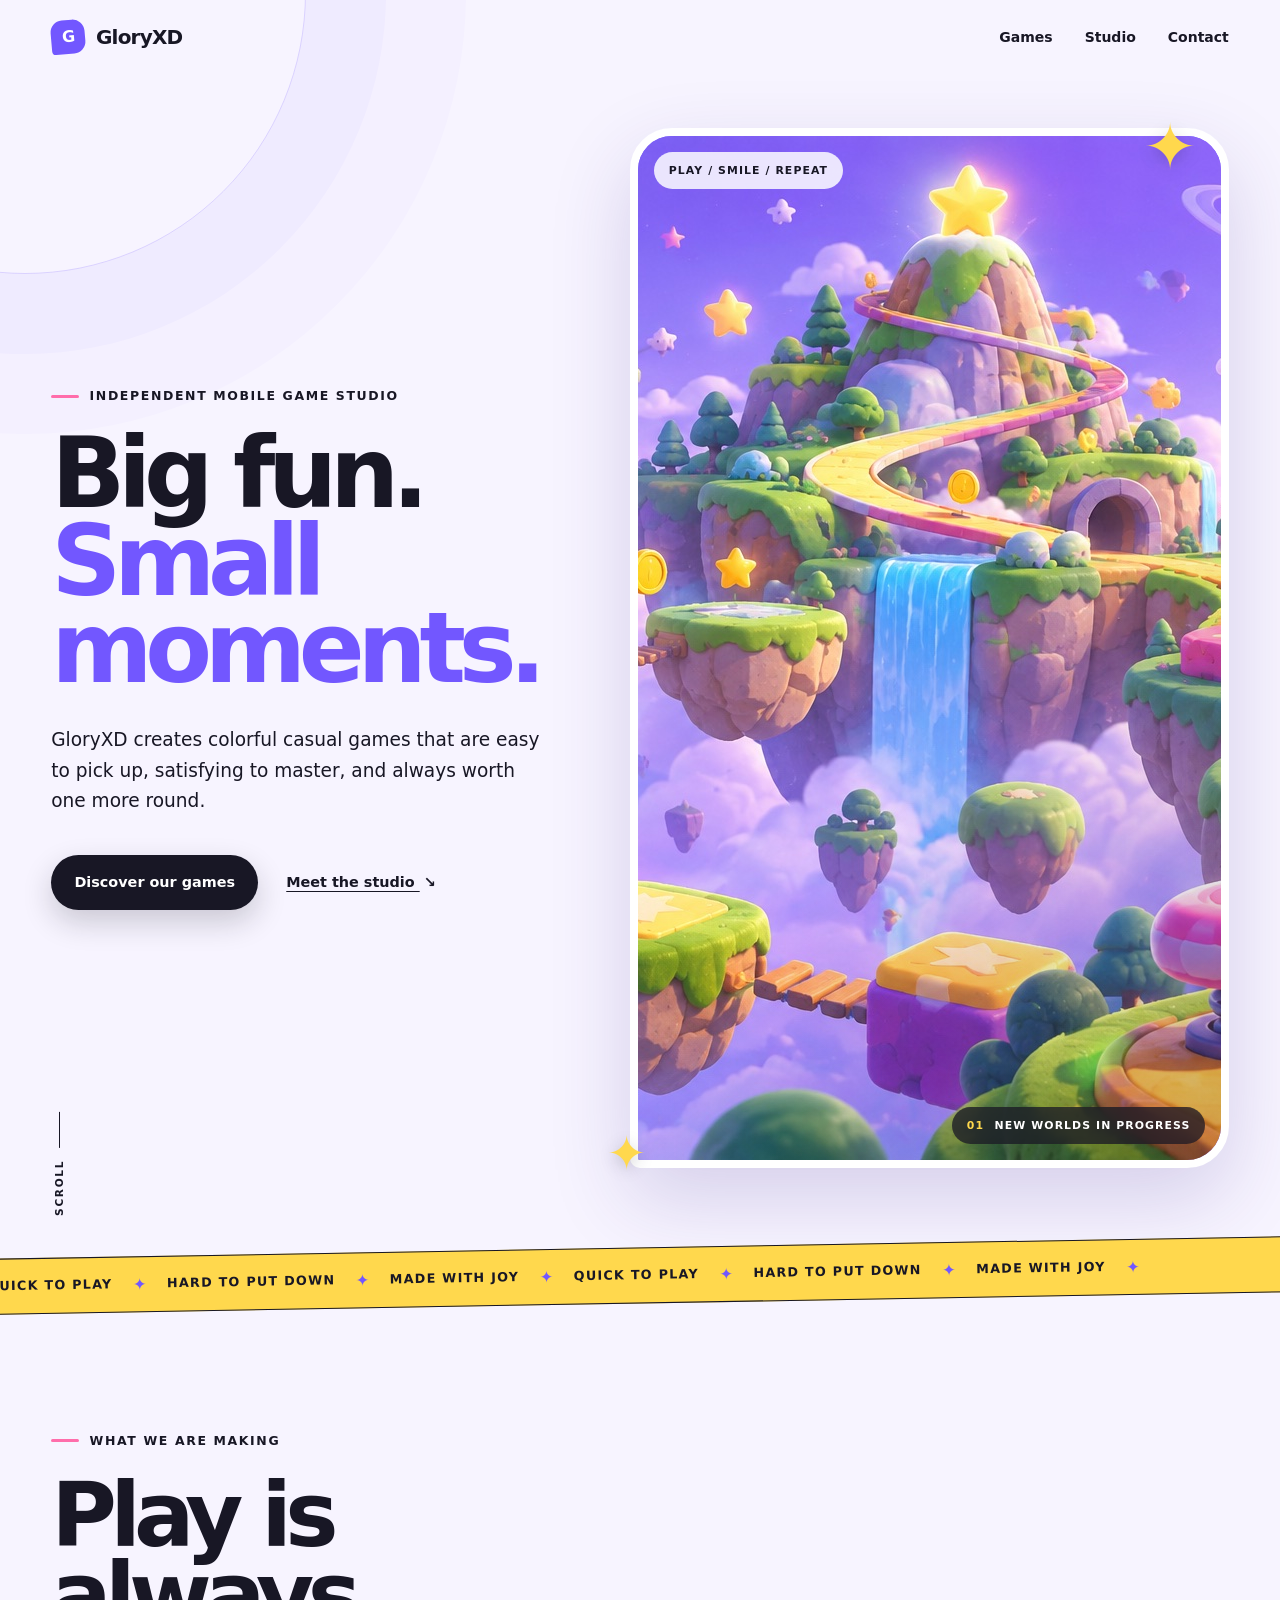
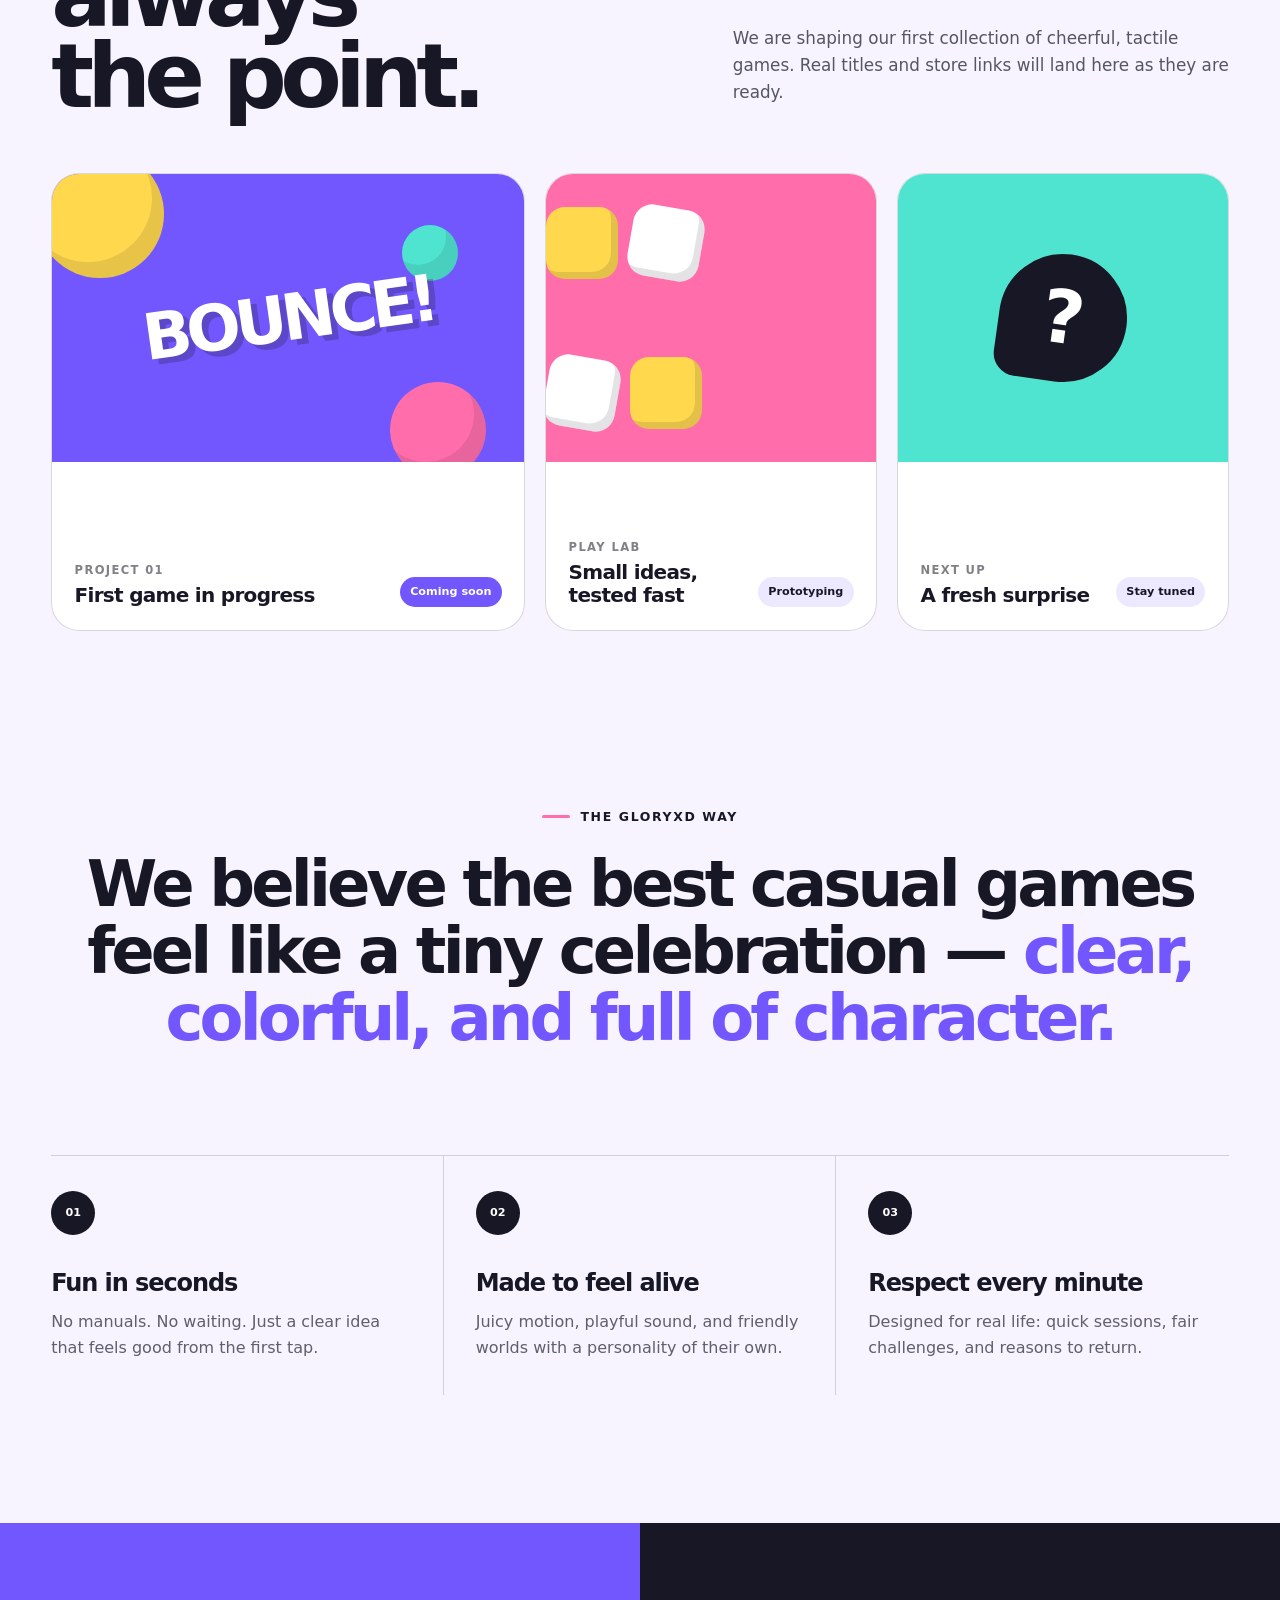
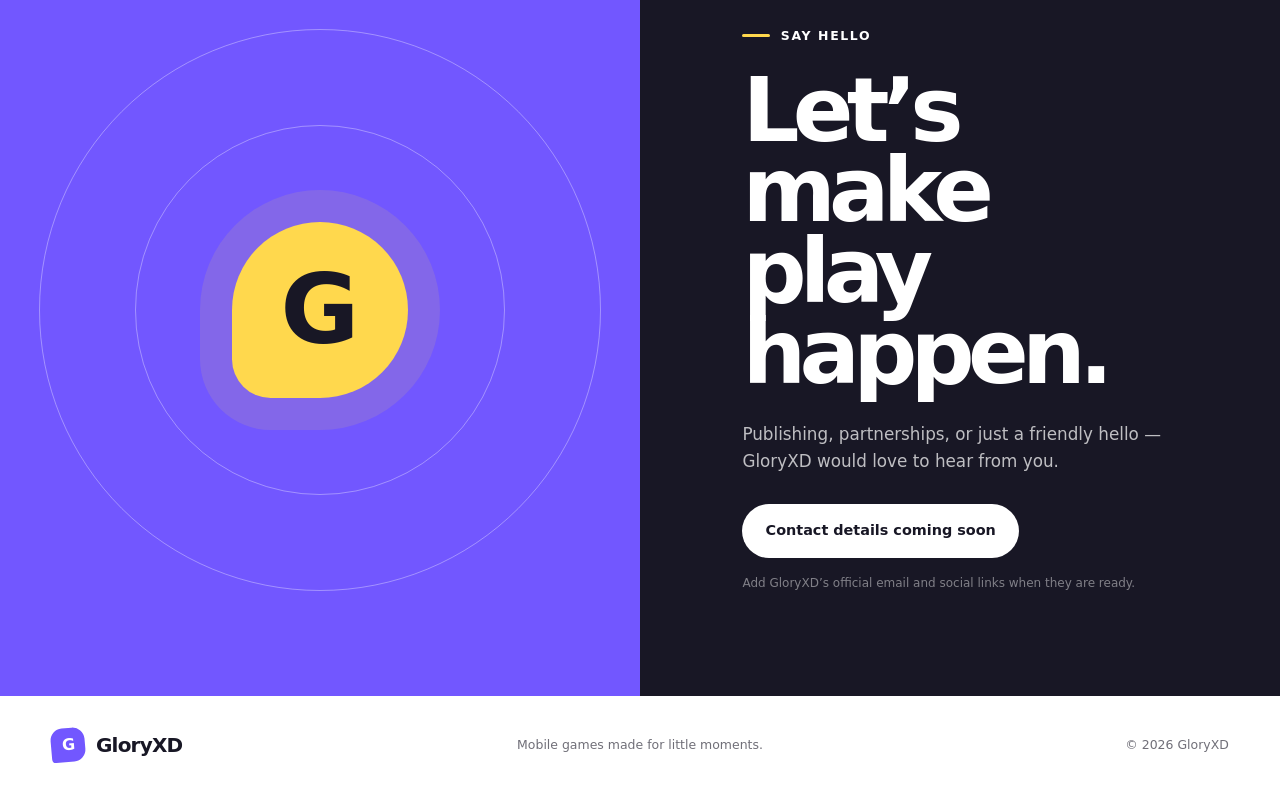
==== index.html @ f74ec53f "Website source code" ====
<!doctype html>
<html lang="en">
  <head>
    <meta charset="UTF-8" />
    <meta name="viewport" content="width=device-width, initial-scale=1" />
    <meta
      name="description"
      content="GloryXD is an independent mobile game studio making playful, instantly enjoyable casual games."
    />
    <meta name="theme-color" content="#7257ff" />
    <title>GloryXD — Mobile games made for little moments</title>
    <link rel="icon" type="image/svg+xml" href="assets/favicon.svg" />
    <link rel="stylesheet" href="styles.css" />
    <script src="app.js" defer></script>
  </head>
  <body>
    <a class="skip-link" href="#main">Skip to content</a>

    <header class="site-header" data-header>
      <a class="brand" href="#top" aria-label="GloryXD home">
        <span class="brand-mark" aria-hidden="true">G</span>
        <span>GloryXD</span>
      </a>

      <button
        class="menu-button"
        type="button"
        aria-expanded="false"
        aria-controls="site-nav"
        data-menu-button
      >
        <span></span><span></span>
        <span class="sr-only">Open navigation</span>
      </button>

      <nav class="site-nav" id="site-nav" aria-label="Main navigation" data-nav>
        <a href="#games">Games</a>
        <a href="#studio">Studio</a>
        <a href="#contact">Contact</a>
      </nav>
    </header>

    <main id="main">
      <section class="hero" id="top">
        <div class="hero-copy reveal">
          <p class="eyebrow"><span></span> Independent mobile game studio</p>
          <h1>Big fun.<br /><em>Small moments.</em></h1>
          <p class="hero-intro">
            GloryXD creates colorful casual games that are easy to pick up,
            satisfying to master, and always worth one more round.
          </p>
          <div class="hero-actions">
            <a class="button button-primary" href="#games">Discover our games</a>
            <a class="text-link" href="#studio">Meet the studio <span aria-hidden="true">↘</span></a>
          </div>
        </div>

        <div class="hero-art reveal" aria-label="Colorful mobile game world">
          <div class="art-window">
            <img
              src="assets/gloryxd-hero.jpg"
              alt="A playful floating world with colorful islands, stars, and friendly game characters"
              width="1536"
              height="1024"
            />
            <div class="art-badge badge-top">PLAY / SMILE / REPEAT</div>
            <div class="art-badge badge-bottom"><strong>01</strong> NEW WORLDS IN PROGRESS</div>
          </div>
          <span class="spark spark-one" aria-hidden="true">✦</span>
          <span class="spark spark-two" aria-hidden="true">✦</span>
        </div>

        <a class="scroll-cue" href="#games" aria-label="Scroll to games">
          <span>SCROLL</span><i aria-hidden="true"></i>
        </a>
      </section>

      <section class="marquee" aria-label="GloryXD game philosophy">
        <div class="marquee-track">
          <span>QUICK TO PLAY</span><b>✦</b><span>HARD TO PUT DOWN</span><b>✦</b>
          <span>MADE WITH JOY</span><b>✦</b><span>QUICK TO PLAY</span><b>✦</b>
          <span>HARD TO PUT DOWN</span><b>✦</b><span>MADE WITH JOY</span><b>✦</b>
        </div>
      </section>

      <section class="section games-section" id="games">
        <div class="section-heading reveal">
          <p class="eyebrow"><span></span> What we are making</p>
          <h2>Play is always<br />the point.</h2>
          <p>
            We are shaping our first collection of cheerful, tactile games.
            Real titles and store links will land here as they are ready.
          </p>
        </div>

        <div class="game-grid">
          <article class="game-card game-card-featured reveal">
            <div class="game-visual visual-bounce" aria-hidden="true">
              <span class="orb orb-a"></span>
              <span class="orb orb-b"></span>
              <span class="orb orb-c"></span>
              <strong>BOUNCE!</strong>
            </div>
            <div class="game-copy">
              <div>
                <p class="game-number">PROJECT 01</p>
                <h3>First game in progress</h3>
              </div>
              <span class="pill">Coming soon</span>
            </div>
          </article>

          <article class="game-card reveal">
            <div class="game-visual visual-puzzle" aria-hidden="true">
              <span></span><span></span><span></span><span></span>
            </div>
            <div class="game-copy">
              <div>
                <p class="game-number">PLAY LAB</p>
                <h3>Small ideas, tested fast</h3>
              </div>
              <span class="pill pill-light">Prototyping</span>
            </div>
          </article>

          <article class="game-card reveal">
            <div class="game-visual visual-secret" aria-hidden="true">
              <span>?</span>
            </div>
            <div class="game-copy">
              <div>
                <p class="game-number">NEXT UP</p>
                <h3>A fresh surprise</h3>
              </div>
              <span class="pill pill-light">Stay tuned</span>
            </div>
          </article>
        </div>
      </section>

      <section class="section studio-section" id="studio">
        <div class="studio-statement reveal">
          <p class="eyebrow"><span></span> The GloryXD way</p>
          <p class="statement">
            We believe the best casual games feel like a tiny celebration —
            <em>clear, colorful, and full of character.</em>
          </p>
        </div>

        <div class="principles">
          <article class="principle reveal">
            <span>01</span>
            <h3>Fun in seconds</h3>
            <p>No manuals. No waiting. Just a clear idea that feels good from the first tap.</p>
          </article>
          <article class="principle reveal">
            <span>02</span>
            <h3>Made to feel alive</h3>
            <p>Juicy motion, playful sound, and friendly worlds with a personality of their own.</p>
          </article>
          <article class="principle reveal">
            <span>03</span>
            <h3>Respect every minute</h3>
            <p>Designed for real life: quick sessions, fair challenges, and reasons to return.</p>
          </article>
        </div>
      </section>

      <section class="contact-section" id="contact">
        <div class="contact-orbit" aria-hidden="true">
          <span>G</span>
        </div>
        <div class="contact-copy reveal">
          <p class="eyebrow eyebrow-light"><span></span> Say hello</p>
          <h2>Let’s make<br />play happen.</h2>
          <p>
            Publishing, partnerships, or just a friendly hello — GloryXD would
            love to hear from you.
          </p>
          <span class="button button-light contact-placeholder">Contact details coming soon</span>
          <small>Add GloryXD’s official email and social links when they are ready.</small>
        </div>
      </section>
    </main>

    <footer class="site-footer">
      <a class="brand brand-footer" href="#top"><span class="brand-mark">G</span><span>GloryXD</span></a>
      <p>Mobile games made for little moments.</p>
      <p>© <span data-year></span> GloryXD</p>
    </footer>
  </body>
</html>
---- styles.css ----
:root {
  --ink: #181725;
  --paper: #f7f4ff;
  --white: #ffffff;
  --purple: #7257ff;
  --purple-dark: #5537eb;
  --yellow: #ffd84d;
  --pink: #ff6dab;
  --aqua: #4ee4cf;
  --line: rgba(24, 23, 37, 0.16);
  --radius: 28px;
  --shadow: 0 30px 80px rgba(60, 38, 138, 0.18);
  --display: "Arial Rounded MT Bold", "Trebuchet MS", system-ui, sans-serif;
  --body: Inter, ui-sans-serif, system-ui, -apple-system, BlinkMacSystemFont, "Segoe UI", sans-serif;
}

* { box-sizing: border-box; }
html { scroll-behavior: smooth; }
body {
  margin: 0;
  color: var(--ink);
  background: var(--paper);
  font-family: var(--body);
  font-size: 1rem;
  line-height: 1.6;
  overflow-x: hidden;
}

a { color: inherit; }
img { display: block; max-width: 100%; }
button, a { -webkit-tap-highlight-color: transparent; }

.skip-link {
  position: fixed;
  top: 0.75rem;
  left: 0.75rem;
  z-index: 100;
  padding: 0.65rem 1rem;
  border-radius: 999px;
  color: var(--white);
  background: var(--ink);
  transform: translateY(-180%);
}
.skip-link:focus { transform: translateY(0); }
.sr-only {
  position: absolute;
  width: 1px;
  height: 1px;
  padding: 0;
  margin: -1px;
  overflow: hidden;
  clip: rect(0, 0, 0, 0);
  white-space: nowrap;
  border: 0;
}

.site-header {
  position: fixed;
  inset: 0 0 auto;
  z-index: 50;
  display: flex;
  align-items: center;
  justify-content: space-between;
  max-width: 1440px;
  margin: 0 auto;
  padding: 1.25rem clamp(1.25rem, 4vw, 4.5rem);
  transition: background 180ms ease, padding 180ms ease, box-shadow 180ms ease;
}
.site-header.is-scrolled {
  max-width: none;
  padding-top: 0.75rem;
  padding-bottom: 0.75rem;
  background: rgba(247, 244, 255, 0.9);
  box-shadow: 0 1px 0 var(--line);
  backdrop-filter: blur(16px);
}
.brand {
  display: inline-flex;
  align-items: center;
  gap: 0.65rem;
  color: var(--ink);
  font: 800 1.25rem/1 var(--display);
  letter-spacing: -0.04em;
  text-decoration: none;
}
.brand-mark {
  display: grid;
  width: 2.15rem;
  height: 2.15rem;
  place-items: center;
  border-radius: 12px 12px 12px 4px;
  color: var(--white);
  background: var(--purple);
  font-size: 1rem;
  transform: rotate(-5deg);
}
.site-nav { display: flex; align-items: center; gap: 2rem; }
.site-nav a {
  position: relative;
  font-size: 0.875rem;
  font-weight: 750;
  text-decoration: none;
}
.site-nav a::after {
  content: "";
  position: absolute;
  right: 0;
  bottom: -0.35rem;
  left: 0;
  height: 2px;
  background: var(--purple);
  transform: scaleX(0);
  transform-origin: right;
  transition: transform 180ms ease;
}
.site-nav a:hover::after, .site-nav a:focus-visible::after { transform: scaleX(1); transform-origin: left; }
.menu-button { display: none; }

.hero {
  position: relative;
  display: grid;
  grid-template-columns: minmax(0, 0.9fr) minmax(420px, 1.1fr);
  gap: clamp(2rem, 7vw, 8rem);
  min-height: 100svh;
  max-width: 1440px;
  margin: 0 auto;
  padding: clamp(8rem, 14vh, 10rem) clamp(1.25rem, 4vw, 4.5rem) 5rem;
  align-items: center;
}
.hero::before {
  content: "";
  position: absolute;
  width: 35rem;
  height: 35rem;
  top: -18rem;
  left: -16rem;
  border: 1px solid rgba(114, 87, 255, 0.22);
  border-radius: 50%;
  box-shadow: 0 0 0 5rem rgba(114, 87, 255, 0.035), 0 0 0 10rem rgba(114, 87, 255, 0.025);
  pointer-events: none;
}
.eyebrow {
  display: flex;
  align-items: center;
  gap: 0.65rem;
  margin: 0 0 1.5rem;
  font-size: 0.78rem;
  font-weight: 850;
  letter-spacing: 0.13em;
  text-transform: uppercase;
}
.eyebrow span { width: 1.75rem; height: 3px; border-radius: 99px; background: var(--pink); }
.hero h1, .section-heading h2, .contact-copy h2 {
  margin: 0;
  font-family: var(--display);
  font-weight: 900;
  letter-spacing: -0.075em;
  line-height: 0.9;
}
.hero h1 { font-size: clamp(4rem, 7.6vw, 8.5rem); }
.hero h1 em { color: var(--purple); font-style: normal; }
.hero-intro { max-width: 34rem; margin: 2rem 0 0; font-size: clamp(1.05rem, 1.45vw, 1.25rem); line-height: 1.65; }
.hero-actions { display: flex; align-items: center; gap: 1.75rem; margin-top: 2.4rem; }
.button {
  display: inline-flex;
  align-items: center;
  justify-content: center;
  min-height: 3.4rem;
  padding: 0.85rem 1.45rem;
  border-radius: 999px;
  font-size: 0.9rem;
  font-weight: 850;
  text-decoration: none;
  transition: transform 180ms ease, box-shadow 180ms ease, background 180ms ease;
}
.button:hover, .button:focus-visible { transform: translateY(-3px); }
.button-primary { color: var(--white); background: var(--ink); box-shadow: 0 12px 30px rgba(24, 23, 37, 0.2); }
.button-primary:hover { box-shadow: 0 18px 36px rgba(24, 23, 37, 0.26); }
.text-link { font-size: 0.9rem; font-weight: 800; text-underline-offset: 0.25rem; }
.text-link span { display: inline-block; margin-left: 0.25rem; transition: transform 180ms ease; }
.text-link:hover span { transform: translate(0.2rem, 0.2rem); }

.hero-art { position: relative; min-width: 0; transform: rotate(2deg); }
.art-window {
  position: relative;
  overflow: hidden;
  border: 8px solid var(--white);
  border-radius: 42px 42px 42px 10px;
  background: var(--purple);
  box-shadow: var(--shadow);
}
.art-window::after {
  content: "";
  position: absolute;
  inset: 0;
  background: linear-gradient(135deg, transparent 58%, rgba(24, 23, 37, 0.2));
  pointer-events: none;
}
.art-window img { width: 100%; aspect-ratio: 1.2; object-fit: cover; }
.art-badge {
  position: absolute;
  z-index: 2;
  padding: 0.6rem 0.9rem;
  border-radius: 999px;
  font-size: 0.68rem;
  font-weight: 900;
  letter-spacing: 0.1em;
  backdrop-filter: blur(12px);
}
.badge-top { top: 1rem; left: 1rem; color: var(--ink); background: rgba(255, 255, 255, 0.84); }
.badge-bottom { right: 1rem; bottom: 1rem; color: var(--white); background: rgba(24, 23, 37, 0.75); }
.badge-bottom strong { margin-right: 0.35rem; color: var(--yellow); }
.spark { position: absolute; z-index: 3; color: var(--yellow); filter: drop-shadow(0 4px 8px rgba(24, 23, 37, 0.2)); }
.spark-one { top: -2rem; right: 2rem; font-size: 4rem; animation: float 4s ease-in-out infinite; }
.spark-two { bottom: -1.5rem; left: -1.5rem; font-size: 3rem; animation: float 3.3s 0.7s ease-in-out infinite; }
.scroll-cue {
  position: absolute;
  bottom: 2rem;
  left: clamp(1.25rem, 4vw, 4.5rem);
  display: flex;
  align-items: center;
  gap: 0.75rem;
  font-size: 0.66rem;
  font-weight: 900;
  letter-spacing: 0.16em;
  text-decoration: none;
  transform: rotate(-90deg) translateY(100%);
  transform-origin: bottom left;
}
.scroll-cue i { width: 2.25rem; height: 1px; background: var(--ink); }

.marquee { overflow: hidden; border-top: 1px solid var(--ink); border-bottom: 1px solid var(--ink); background: var(--yellow); transform: rotate(-1deg) scale(1.02); }
.marquee-track { display: flex; width: max-content; align-items: center; gap: 1.25rem; padding: 0.85rem 0; animation: marquee 24s linear infinite; }
.marquee span { font: 900 0.78rem/1 var(--display); letter-spacing: 0.1em; }
.marquee b { color: var(--purple); }

.section { max-width: 1440px; margin: 0 auto; padding: clamp(6rem, 10vw, 10rem) clamp(1.25rem, 4vw, 4.5rem); }
.section-heading { display: grid; grid-template-columns: 1fr 1fr; column-gap: 4rem; align-items: end; margin-bottom: 3.5rem; }
.section-heading .eyebrow { grid-column: 1 / -1; }
.section-heading h2 { font-size: clamp(3.5rem, 7vw, 7.5rem); }
.section-heading > p:last-child { max-width: 31rem; margin: 0 0 0.7rem auto; color: rgba(24, 23, 37, 0.72); font-size: 1.05rem; }
.game-grid { display: grid; grid-template-columns: 1.25fr 0.875fr 0.875fr; gap: 1.25rem; }
.game-card { overflow: hidden; border: 1px solid var(--line); border-radius: var(--radius); background: var(--white); transition: transform 240ms ease, box-shadow 240ms ease; }
.game-card:hover { transform: translateY(-7px); box-shadow: 0 22px 50px rgba(24, 23, 37, 0.1); }
.game-visual { position: relative; display: grid; height: 18rem; overflow: hidden; place-items: center; }
.visual-bounce { background: var(--purple); }
.visual-bounce strong { position: relative; z-index: 2; color: var(--white); font: 900 clamp(2.7rem, 5vw, 5.8rem)/1 var(--display); letter-spacing: -0.08em; transform: rotate(-8deg); text-shadow: 6px 6px 0 rgba(24, 23, 37, 0.25); }
.orb { position: absolute; border-radius: 50%; box-shadow: inset -12px -16px 0 rgba(24, 23, 37, 0.1); }
.orb-a { width: 8rem; height: 8rem; top: -1.5rem; left: -1rem; background: var(--yellow); }
.orb-b { width: 6rem; height: 6rem; right: 8%; bottom: -1rem; background: var(--pink); }
.orb-c { width: 3.5rem; height: 3.5rem; top: 18%; right: 14%; background: var(--aqua); }
.visual-puzzle { grid-template-columns: repeat(2, 4.5rem); gap: 0.75rem; background: var(--pink); }
.visual-puzzle span { width: 4.5rem; height: 4.5rem; border-radius: 1.2rem; background: var(--yellow); box-shadow: inset -7px -7px 0 rgba(24, 23, 37, 0.12); }
.visual-puzzle span:nth-child(2), .visual-puzzle span:nth-child(3) { background: var(--white); transform: rotate(10deg); }
.visual-secret { background: var(--aqua); }
.visual-secret span { display: grid; width: 8rem; height: 8rem; place-items: center; border: 4px solid var(--ink); border-radius: 50% 50% 50% 18%; color: var(--white); background: var(--ink); font: 900 4.6rem/1 var(--display); transform: rotate(8deg); }
.game-copy { display: flex; min-height: 10.5rem; padding: 1.4rem; align-items: flex-end; justify-content: space-between; gap: 1rem; }
.game-copy h3 { margin: 0.3rem 0 0; font: 850 1.25rem/1.15 var(--display); letter-spacing: -0.035em; }
.game-number { margin: 0; color: rgba(24, 23, 37, 0.55); font-size: 0.72rem; font-weight: 850; letter-spacing: 0.12em; }
.pill { flex: 0 0 auto; padding: 0.4rem 0.65rem; border-radius: 999px; color: var(--white); background: var(--purple); font-size: 0.7rem; font-weight: 800; }
.pill-light { color: var(--ink); background: #ece8ff; }

.studio-section { padding-top: 3rem; }
.studio-statement { max-width: 72rem; margin: 0 auto; text-align: center; }
.studio-statement .eyebrow { justify-content: center; }
.statement { margin: 0; font: 900 clamp(2.4rem, 5vw, 5.3rem)/1.05 var(--display); letter-spacing: -0.06em; }
.statement em { color: var(--purple); font-style: normal; }
.principles { display: grid; grid-template-columns: repeat(3, 1fr); gap: 0; margin-top: clamp(4rem, 8vw, 8rem); border-top: 1px solid var(--line); }
.principle { padding: 2.2rem clamp(1.1rem, 2.5vw, 2.5rem); border-right: 1px solid var(--line); }
.principle:first-child { padding-left: 0; }
.principle:last-child { padding-right: 0; border-right: 0; }
.principle > span { display: inline-grid; width: 2.75rem; height: 2.75rem; place-items: center; border-radius: 50%; color: var(--white); background: var(--ink); font-size: 0.7rem; font-weight: 900; }
.principle h3 { margin: 2.2rem 0 0.8rem; font: 900 1.5rem/1.1 var(--display); letter-spacing: -0.045em; }
.principle p { max-width: 22rem; margin: 0; color: rgba(24, 23, 37, 0.68); }

.contact-section {
  position: relative;
  display: grid;
  grid-template-columns: 1fr 1fr;
  min-height: 42rem;
  overflow: hidden;
  color: var(--white);
  background: var(--ink);
  align-items: center;
}
.contact-orbit { position: relative; display: grid; min-height: 100%; place-items: center; background: var(--purple); overflow: hidden; }
.contact-orbit::before, .contact-orbit::after { content: ""; position: absolute; border: 1px solid rgba(255, 255, 255, 0.35); border-radius: 50%; }
.contact-orbit::before { width: 23rem; height: 23rem; }
.contact-orbit::after { width: 35rem; height: 35rem; }
.contact-orbit span { position: relative; z-index: 2; display: grid; width: 11rem; height: 11rem; place-items: center; border-radius: 50% 50% 50% 22%; color: var(--ink); background: var(--yellow); font: 900 6rem/1 var(--display); box-shadow: 0 0 0 2rem rgba(255, 216, 77, 0.12); animation: float 4s ease-in-out infinite; }
.contact-copy { max-width: 43rem; padding: clamp(4rem, 8vw, 8rem); }
.eyebrow-light span { background: var(--yellow); }
.contact-copy h2 { font-size: clamp(4rem, 7vw, 7rem); }
.contact-copy > p:not(.eyebrow) { max-width: 30rem; margin: 1.8rem 0; color: rgba(255, 255, 255, 0.72); font-size: 1.05rem; }
.button-light { color: var(--ink); background: var(--white); }
.contact-placeholder { cursor: default; }
.contact-placeholder:hover { transform: none; }
.contact-copy small { display: block; margin-top: 1rem; color: rgba(255, 255, 255, 0.45); font-size: 0.75rem; }

.site-footer { display: grid; grid-template-columns: 1fr auto 1fr; gap: 2rem; padding: 2rem clamp(1.25rem, 4vw, 4.5rem); align-items: center; background: var(--white); }
.site-footer p { margin: 0; color: rgba(24, 23, 37, 0.62); font-size: 0.78rem; }
.site-footer p:last-child { text-align: right; }

.reveal { opacity: 0; transform: translateY(28px); transition: opacity 700ms ease, transform 700ms cubic-bezier(.2,.75,.25,1); }
.reveal.is-visible { opacity: 1; transform: translateY(0); }

@keyframes float { 0%, 100% { transform: translateY(0) rotate(0deg); } 50% { transform: translateY(-12px) rotate(4deg); } }
@keyframes marquee { to { transform: translateX(-50%); } }

@media (max-width: 980px) {
  .hero { grid-template-columns: 1fr; gap: 3.5rem; padding-top: 8rem; }
  .hero-copy { max-width: 46rem; }
  .hero-art { width: min(100%, 44rem); margin-left: auto; }
  .scroll-cue { display: none; }
  .section-heading { grid-template-columns: 1fr; }
  .section-heading > p:last-child { margin: 1.5rem 0 0; }
  .game-grid { grid-template-columns: 1fr 1fr; }
  .game-card-featured { grid-column: 1 / -1; }
  .contact-section { grid-template-columns: 0.8fr 1.2fr; }
}

@media (max-width: 700px) {
  .site-header { padding: 1rem 1.25rem; }
  .menu-button { position: relative; z-index: 52; display: grid; width: 2.75rem; height: 2.75rem; padding: 0; border: 0; border-radius: 50%; background: var(--white); box-shadow: 0 4px 18px rgba(24, 23, 37, 0.1); place-content: center; gap: 5px; }
  .menu-button span:not(.sr-only) { display: block; width: 1.1rem; height: 2px; background: var(--ink); transition: transform 180ms ease; }
  .menu-button[aria-expanded="true"] span:first-child { transform: translateY(3.5px) rotate(45deg); }
  .menu-button[aria-expanded="true"] span:nth-child(2) { transform: translateY(-3.5px) rotate(-45deg); }
  .site-nav { position: fixed; z-index: 51; inset: 0; display: flex; flex-direction: column; padding: 8rem 2rem 3rem; background: var(--yellow); align-items: flex-start; justify-content: flex-start; transform: translateY(-105%); transition: transform 320ms cubic-bezier(.2,.8,.2,1); }
  .site-nav.is-open { transform: translateY(0); }
  .site-nav a { font: 900 2.5rem/1 var(--display); letter-spacing: -0.05em; }
  .hero { min-height: auto; padding: 8rem 1.25rem 5rem; }
  .hero h1 { font-size: clamp(3.6rem, 17vw, 5.8rem); }
  .hero-actions { align-items: flex-start; flex-direction: column; gap: 1.1rem; }
  .hero-art { transform: rotate(1deg); }
  .art-window { border-width: 5px; border-radius: 30px 30px 30px 8px; }
  .art-badge { font-size: 0.58rem; }
  .badge-bottom { display: none; }
  .section { padding: 6rem 1.25rem; }
  .section-heading h2 { font-size: clamp(3.2rem, 15vw, 5.2rem); }
  .game-grid { grid-template-columns: 1fr; }
  .game-card-featured { grid-column: auto; }
  .game-visual { height: 15rem; }
  .studio-section { padding-top: 2rem; }
  .principles { grid-template-columns: 1fr; }
  .principle, .principle:first-child, .principle:last-child { padding: 2rem 0; border-right: 0; border-bottom: 1px solid var(--line); }
  .principle:last-child { border-bottom: 0; }
  .contact-section { grid-template-columns: 1fr; }
  .contact-orbit { min-height: 25rem; }
  .contact-orbit::before { width: 17rem; height: 17rem; }
  .contact-orbit::after { width: 25rem; height: 25rem; }
  .contact-orbit span { width: 8rem; height: 8rem; font-size: 4rem; }
  .contact-copy { padding: 4.5rem 1.25rem; }
  .contact-copy h2 { font-size: clamp(4rem, 18vw, 6rem); }
  .site-footer { grid-template-columns: 1fr; justify-items: start; }
  .site-footer p:last-child { text-align: left; }
}

@media (prefers-reduced-motion: reduce) {
  html { scroll-behavior: auto; }
  *, *::before, *::after { scroll-behavior: auto !important; animation-duration: 0.01ms !important; animation-iteration-count: 1 !important; transition-duration: 0.01ms !important; }
  .reveal { opacity: 1; transform: none; }
}
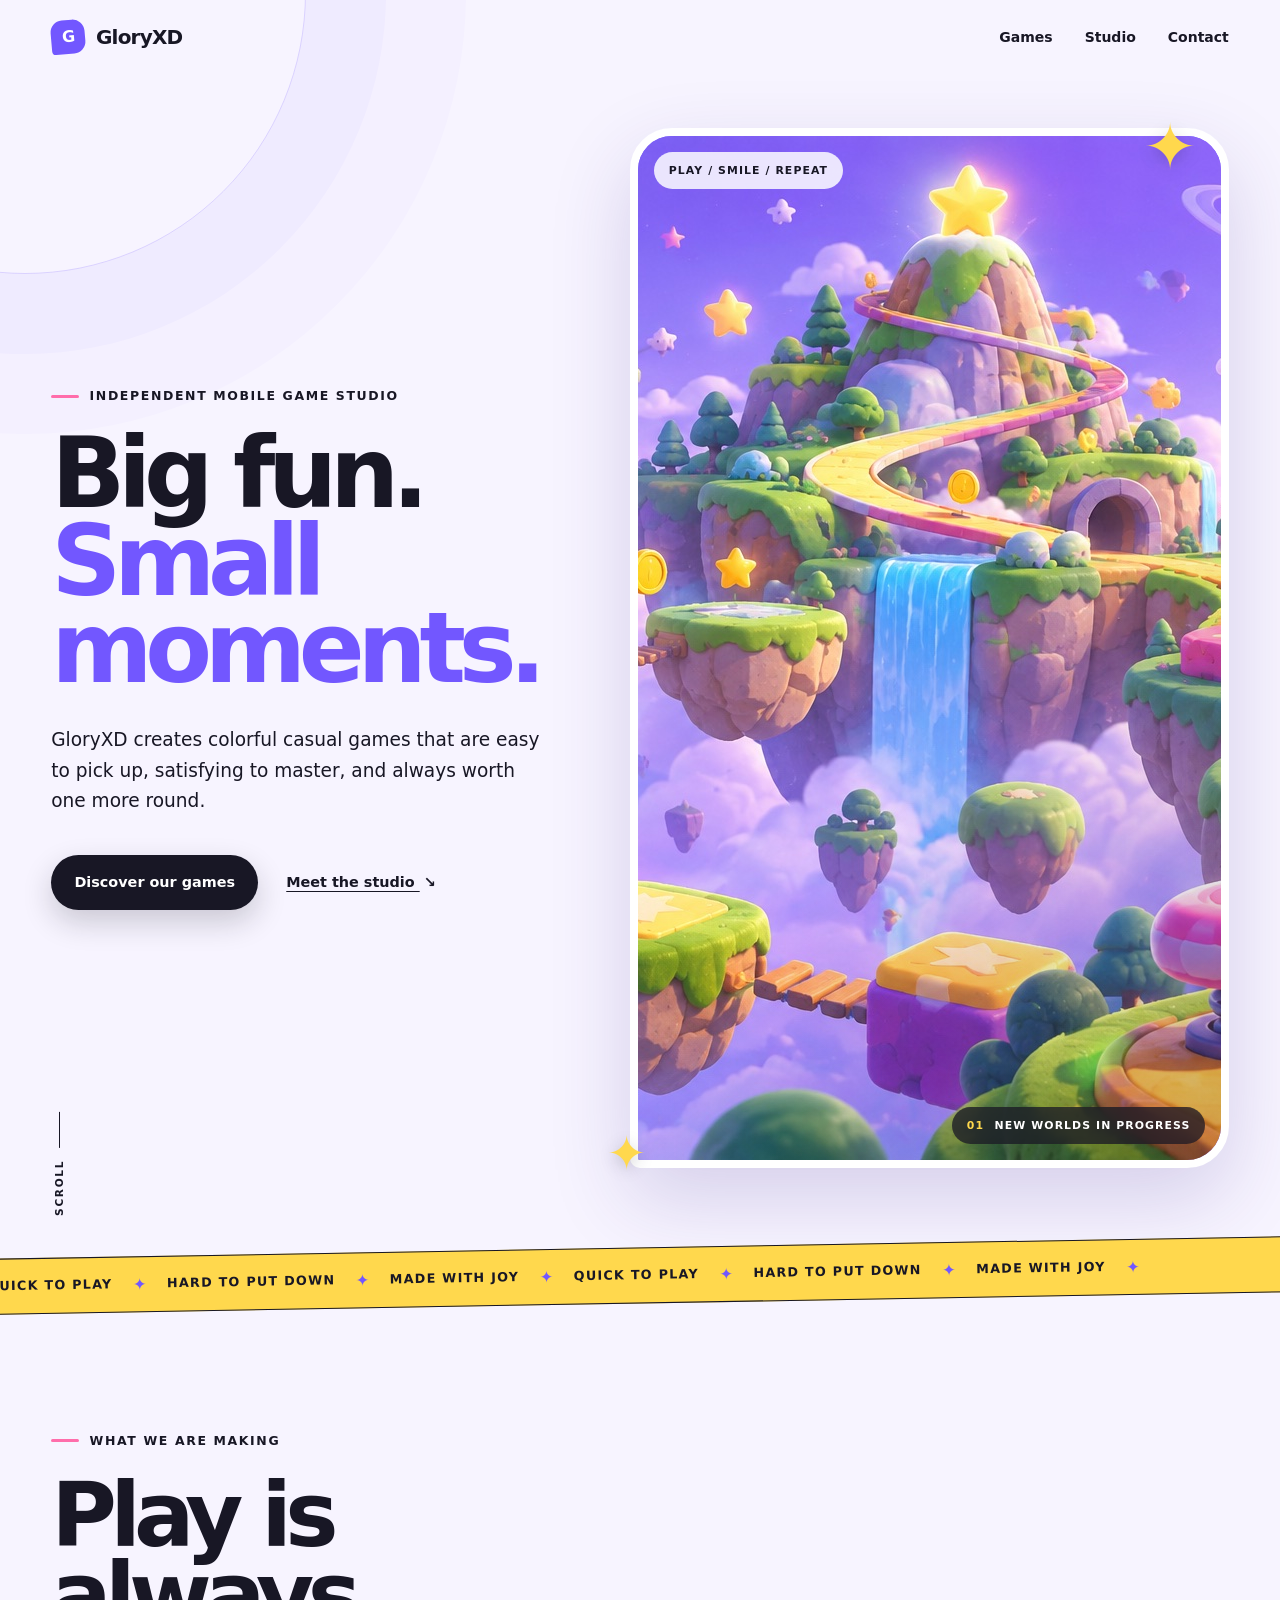
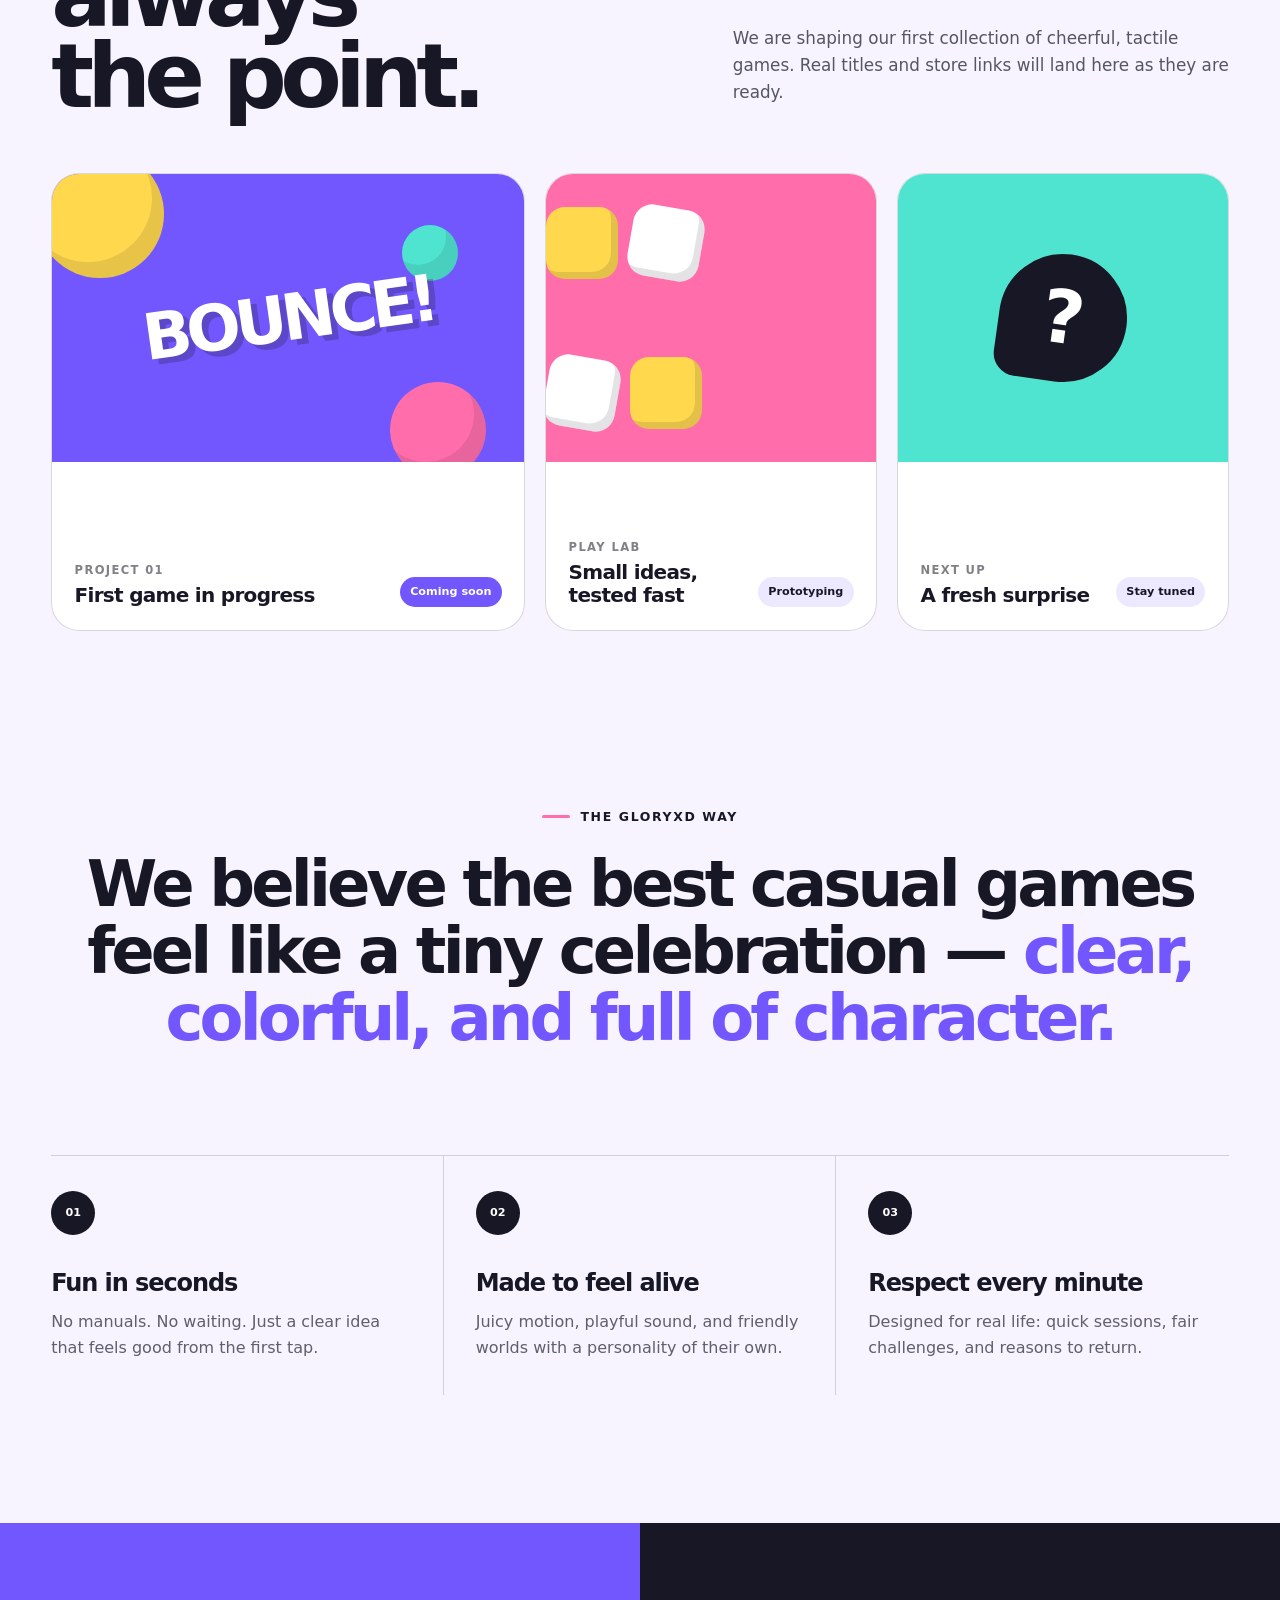
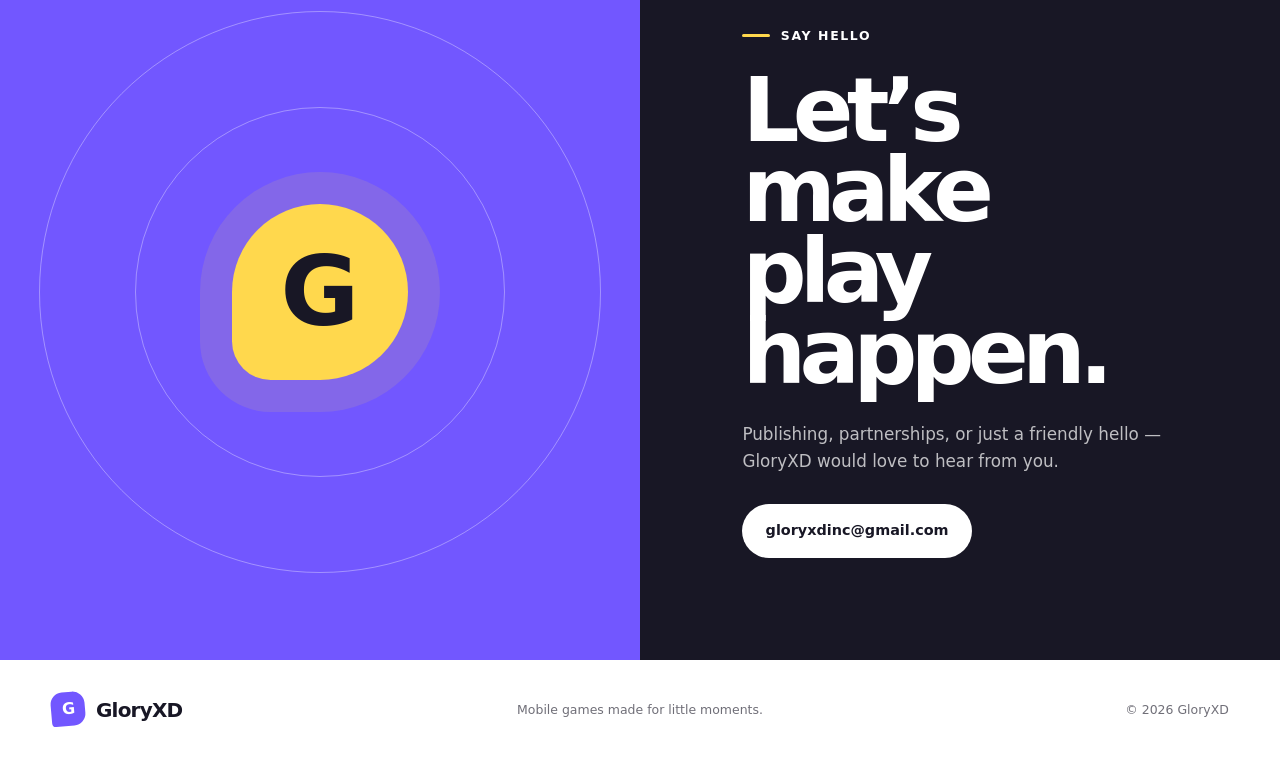
==== commit accf6632: "Change Main Page" ====
--- a/index.html
+++ b/index.html
@@ -177,8 +177,7 @@
             Publishing, partnerships, or just a friendly hello — GloryXD would
             love to hear from you.
           </p>
-          <span class="button button-light contact-placeholder">Contact details coming soon</span>
-          <small>Add GloryXD’s official email and social links when they are ready.</small>
+          <span class="button button-light contact-placeholder">gloryxdinc@gmail.com</span>
         </div>
       </section>
     </main>
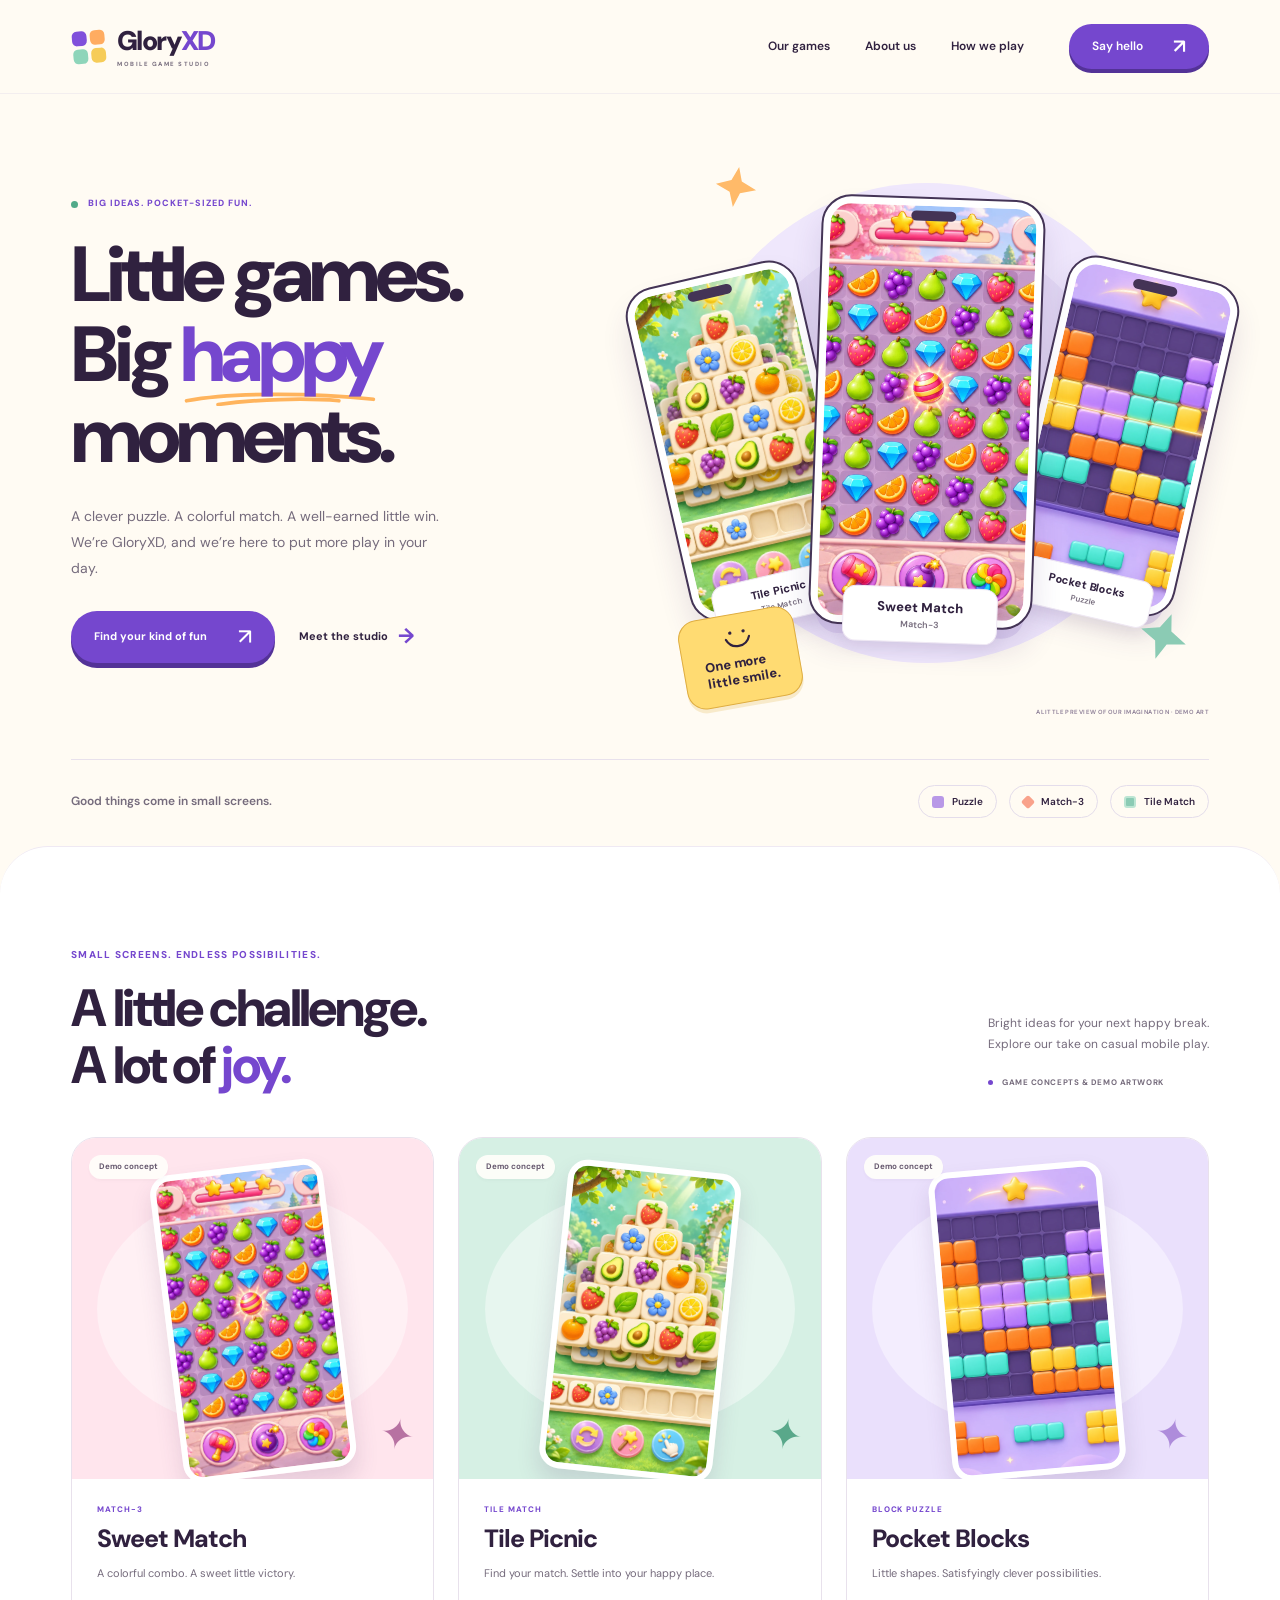
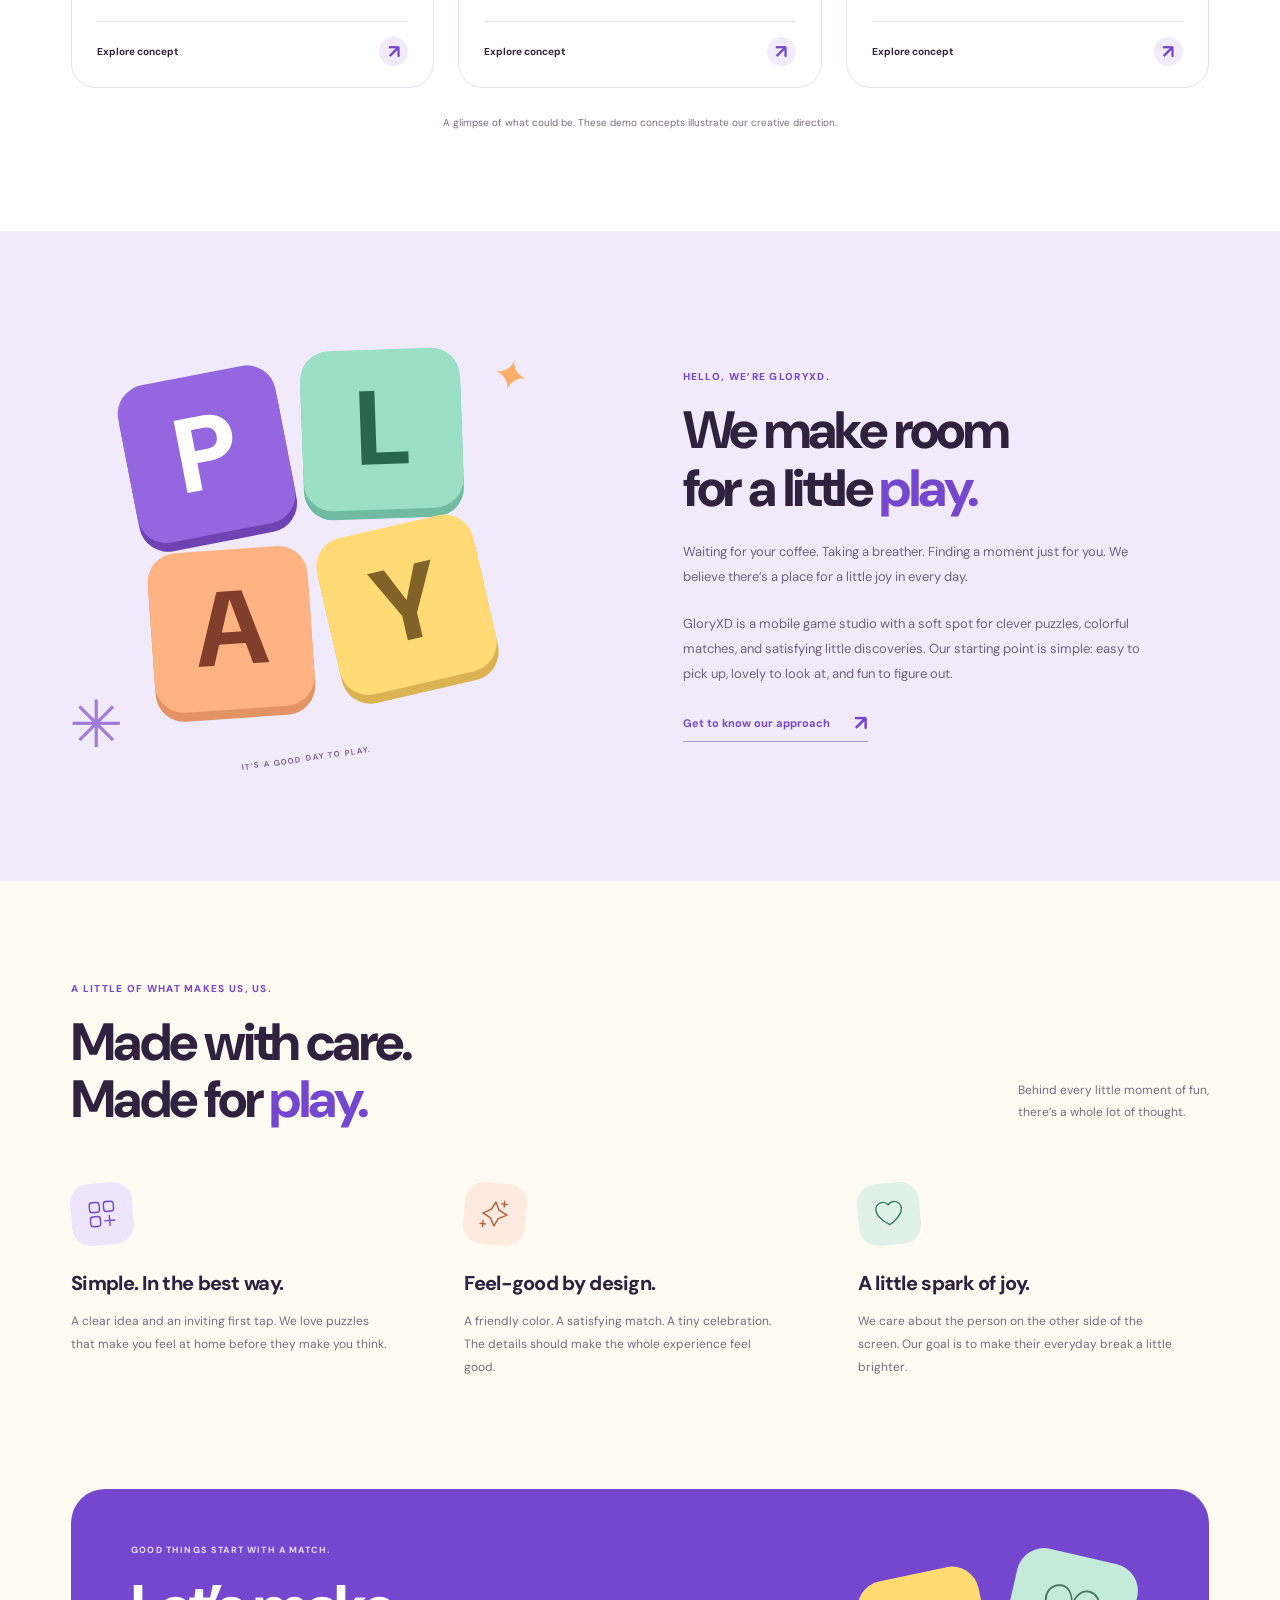
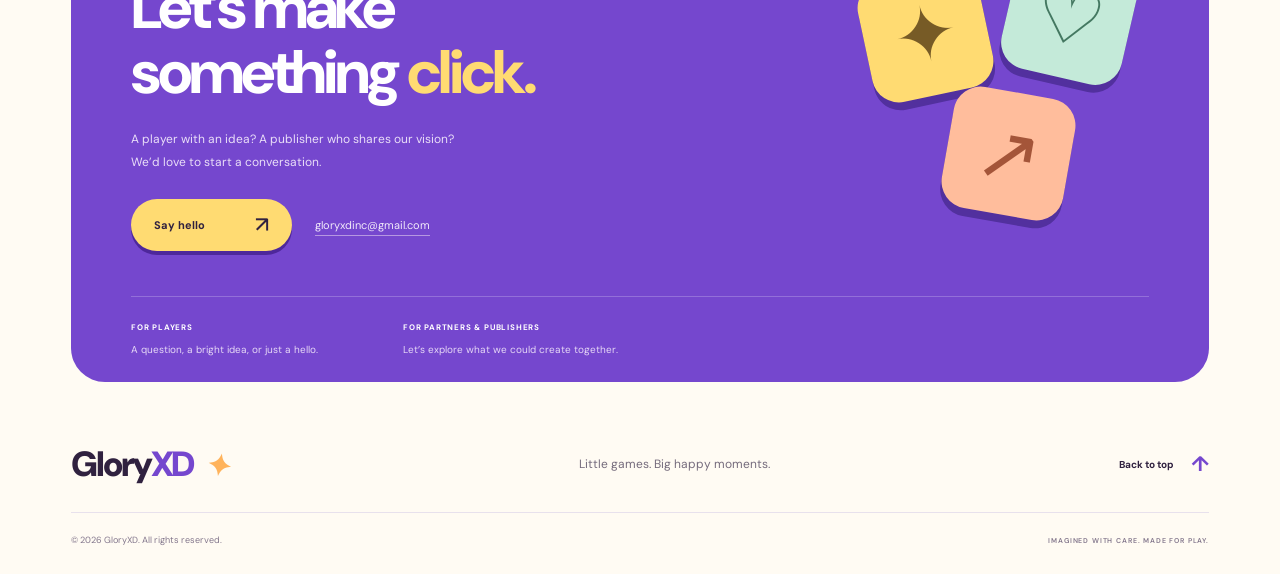
==== commit ea9fa6c8: "Add Website Source" ====
--- a/index.html
+++ b/index.html
@@ -1,191 +1,109 @@
 <!doctype html>
 <html lang="en">
-  <head>
-    <meta charset="UTF-8" />
-    <meta name="viewport" content="width=device-width, initial-scale=1" />
-    <meta
-      name="description"
-      content="GloryXD is an independent mobile game studio making playful, instantly enjoyable casual games."
-    />
-    <meta name="theme-color" content="#7257ff" />
-    <title>GloryXD — Mobile games made for little moments</title>
-    <link rel="icon" type="image/svg+xml" href="assets/favicon.svg" />
-    <link rel="stylesheet" href="styles.css" />
-    <script src="app.js" defer></script>
-  </head>
-  <body>
-    <a class="skip-link" href="#main">Skip to content</a>
+<head>
+  <meta charset="utf-8">
+  <meta name="viewport" content="width=device-width, initial-scale=1">
+  <meta name="theme-color" content="#fffbf3">
+  <meta name="description" content="GloryXD is a mobile game studio exploring the bright side of play. Discover our puzzle, match-3, and tile matching game concepts.">
+  <meta property="og:type" content="website">
+  <meta property="og:title" content="GloryXD — Little games. Big happy moments.">
+  <meta property="og:description" content="A little challenge. A lot of joy. Meet GloryXD mobile game studio.">
+  <title>GloryXD — Little games. Big happy moments.</title>
+  <link rel="icon" type="image/svg+xml" href="./assets/favicon.svg">
+  <link rel="preload" href="./assets/fonts/dm-sans-variable.ttf" as="font" type="font/ttf" crossorigin>
+  <link rel="preload" href="./assets/images/match3-demo.webp" as="image" fetchpriority="high">
+  <link rel="stylesheet" href="./styles.css">
+  <script src="./site.config.js" defer></script>
+  <script src="./app.js" defer></script>
+</head>
+<body>
+  <a class="skip-link" href="#main">Skip to content</a>
+  <header class="site-header">
+    <div class="header-inner wrap">
+      <a class="brand" href="#home" aria-label="GloryXD home">
+        <svg class="brand-symbol" viewBox="0 0 44 44" fill="none" aria-hidden="true"><rect x="2" y="2" width="18" height="18" rx="6" fill="#8050db"/><rect x="24" y="2" width="18" height="18" rx="6" fill="#ffac61"/><rect x="2" y="24" width="18" height="18" rx="6" fill="#8ed5ba"/><rect x="24" y="24" width="18" height="18" rx="6" fill="#f6cc58"/></svg>
+        <span class="brand-word">Glory<span>XD</span><small>MOBILE GAME STUDIO</small></span>
+      </a>
+      <button class="menu-toggle" type="button" aria-label="Open navigation" aria-controls="main-nav" aria-expanded="false"><span></span><span></span></button>
+      <nav class="main-nav" id="main-nav" aria-label="Main navigation">
+        <a href="#games">Our games</a><a href="#studio">About us</a><a href="#approach">How we play</a>
+        <a class="nav-contact" href="#contact">Say hello <span aria-hidden="true">↗</span></a>
+      </nav>
+    </div>
+  </header>
 
-    <header class="site-header" data-header>
-      <a class="brand" href="#top" aria-label="GloryXD home">
-        <span class="brand-mark" aria-hidden="true">G</span>
-        <span>GloryXD</span>
-      </a>
+  <main id="main">
+    <section class="hero" id="home" aria-labelledby="hero-title">
+      <div class="hero-grid wrap">
+        <div class="hero-copy">
+          <p class="eyebrow hero-kicker"><span class="status-dot"></span> BIG IDEAS. POCKET-SIZED FUN.</p>
+          <h1 id="hero-title">Little games.<br>Big <span class="happy-word">happy<svg viewBox="0 0 260 20" fill="none" aria-hidden="true"><path d="M5 13C65 2 170 2 254 11M47 18c51-7 116-9 161-5" stroke="currentColor" stroke-width="5" stroke-linecap="round"/></svg></span><br>moments.</h1>
+          <p class="hero-description">A clever puzzle. A colorful match. A well-earned little win. We’re GloryXD, and we’re here to put more play in your day.</p>
+          <div class="hero-actions"><a class="button button-primary" href="#games">Find your kind of fun <span aria-hidden="true">↗</span></a><a class="hero-about" href="#studio">Meet the studio <span aria-hidden="true">→</span></a></div>
+        </div>
+        <div class="hero-playground">
+          <span class="hero-orbit orbit-one" aria-hidden="true"></span><span class="hero-orbit orbit-two" aria-hidden="true"></span>
+          <svg class="play-star star-one" viewBox="0 0 60 60" fill="none" aria-hidden="true"><path d="m30 1 7 20 22 9-22 8-7 21-8-21L1 30l21-9L30 1Z" fill="currentColor"/></svg>
+          <svg class="play-star star-two" viewBox="0 0 60 60" fill="none" aria-hidden="true"><path d="m30 1 7 20 22 9-22 8-7 21-8-21L1 30l21-9L30 1Z" fill="currentColor"/></svg>
+          <figure class="phone phone-tiles"><span class="phone-camera" aria-hidden="true"></span><img src="./assets/images/tiles-demo.webp" alt="Tile matching demo with fruit tiles in a mint green garden" width="1051" height="1497"><figcaption>Tile Picnic <span>Tile Match</span></figcaption></figure>
+          <figure class="phone phone-puzzle"><span class="phone-camera" aria-hidden="true"></span><img src="./assets/images/puzzle-demo.webp" alt="Block puzzle demo with colorful shapes on a lavender board" width="1086" height="1448"><figcaption>Pocket Blocks <span>Puzzle</span></figcaption></figure>
+          <figure class="phone phone-match"><span class="phone-camera" aria-hidden="true"></span><img src="./assets/images/match3-demo.webp" alt="Match-3 demo with glossy fruit pieces in a candy pink garden" width="1086" height="1448" fetchpriority="high"><figcaption>Sweet Match <span>Match-3</span></figcaption></figure>
+          <span class="smile-sticker" aria-hidden="true"><svg viewBox="0 0 38 25" fill="none"><circle cx="11" cy="5" r="2" fill="currentColor"/><circle cx="27" cy="5" r="2" fill="currentColor"/><path d="M5 12c5 13 23 13 28 0" stroke="currentColor" stroke-width="2.5" stroke-linecap="round"/></svg>One more<br>little smile.</span>
+          <span class="art-caption">A LITTLE PREVIEW OF OUR IMAGINATION · DEMO ART</span>
+        </div>
+      </div>
+      <div class="hero-bottom wrap"><p>Good things come in small screens.</p><div class="genre-pills"><span><i class="genre-shape shape-block" aria-hidden="true"></i>Puzzle</span><span><i class="genre-shape shape-gem" aria-hidden="true"></i>Match-3</span><span><i class="genre-shape shape-tile" aria-hidden="true"></i>Tile Match</span></div></div>
+    </section>
 
-      <button
-        class="menu-button"
-        type="button"
-        aria-expanded="false"
-        aria-controls="site-nav"
-        data-menu-button
-      >
-        <span></span><span></span>
-        <span class="sr-only">Open navigation</span>
-      </button>
+    <section class="games section-space" id="games" aria-labelledby="games-title">
+      <div class="wrap">
+        <div class="section-heading"><div><p class="eyebrow">SMALL SCREENS. ENDLESS POSSIBILITIES.</p><h2 id="games-title">A little challenge.<br>A lot of <span>joy.</span></h2></div><div class="section-intro"><p>Bright ideas for your next happy break.<br>Explore our take on casual mobile play.</p><span class="demo-note"><span class="status-dot"></span> GAME CONCEPTS &amp; DEMO ARTWORK</span></div></div>
+        <div class="game-grid">
+          <button class="game-card card-match" type="button" data-project="match3" aria-haspopup="dialog" aria-label="Explore Sweet Match, a match-3 demo concept">
+            <span class="game-art"><span class="art-circle" aria-hidden="true"></span><img src="./assets/images/match3-demo.webp" alt="A bright match-3 board filled with glossy fruit pieces" width="1086" height="1448" loading="lazy"><span class="demo-badge">Demo concept</span><span class="cover-spark" aria-hidden="true">✦</span></span>
+            <span class="game-info"><span class="game-category">MATCH-3</span><span class="game-title">Sweet Match</span><span class="game-description">A colorful combo. A sweet little victory.</span><span class="game-link">Explore concept <span aria-hidden="true">↗</span></span></span>
+          </button>
+          <button class="game-card card-tiles" type="button" data-project="tiles" aria-haspopup="dialog" aria-label="Explore Tile Picnic, a tile matching demo concept">
+            <span class="game-art"><span class="art-circle" aria-hidden="true"></span><img src="./assets/images/tiles-demo.webp" alt="Layered ivory fruit tiles with a matching tray below" width="1051" height="1497" loading="lazy"><span class="demo-badge">Demo concept</span><span class="cover-spark" aria-hidden="true">✦</span></span>
+            <span class="game-info"><span class="game-category">TILE MATCH</span><span class="game-title">Tile Picnic</span><span class="game-description">Find your match. Settle into your happy place.</span><span class="game-link">Explore concept <span aria-hidden="true">↗</span></span></span>
+          </button>
+          <button class="game-card card-puzzle" type="button" data-project="puzzle" aria-haspopup="dialog" aria-label="Explore Pocket Blocks, a block puzzle demo concept">
+            <span class="game-art"><span class="art-circle" aria-hidden="true"></span><img src="./assets/images/puzzle-demo.webp" alt="Colorful block shapes arranged on a purple puzzle grid" width="1086" height="1448" loading="lazy"><span class="demo-badge">Demo concept</span><span class="cover-spark" aria-hidden="true">✦</span></span>
+            <span class="game-info"><span class="game-category">BLOCK PUZZLE</span><span class="game-title">Pocket Blocks</span><span class="game-description">Little shapes. Satisfyingly clever possibilities.</span><span class="game-link">Explore concept <span aria-hidden="true">↗</span></span></span>
+          </button>
+        </div>
+        <p class="games-footnote">A glimpse of what could be. These demo concepts illustrate our creative direction.</p>
+      </div>
+    </section>
 
-      <nav class="site-nav" id="site-nav" aria-label="Main navigation" data-nav>
-        <a href="#games">Games</a>
-        <a href="#studio">Studio</a>
-        <a href="#contact">Contact</a>
-      </nav>
-    </header>
+    <section class="studio section-space" id="studio" aria-labelledby="studio-title">
+      <div class="studio-grid wrap">
+        <div class="studio-visual" aria-hidden="true"><span class="visual-small-star">✦</span><div class="letter-tiles"><span>P</span><span>L</span><span>A</span><span>Y</span></div><span class="visual-caption">IT’S A GOOD DAY TO PLAY.</span><span class="visual-big-star">✳</span></div>
+        <div class="studio-copy"><p class="eyebrow">HELLO, WE’RE GLORYXD.</p><h2 id="studio-title">We make room<br>for a little <span>play.</span></h2><p>Waiting for your coffee. Taking a breather. Finding a moment just for you. We believe there’s a place for a little joy in every day.</p><p>GloryXD is a mobile game studio with a soft spot for clever puzzles, colorful matches, and satisfying little discoveries. Our starting point is simple: easy to pick up, lovely to look at, and fun to figure out.</p><a class="text-link" href="#approach">Get to know our approach <span aria-hidden="true">↗</span></a></div>
+      </div>
+    </section>
 
-    <main id="main">
-      <section class="hero" id="top">
-        <div class="hero-copy reveal">
-          <p class="eyebrow"><span></span> Independent mobile game studio</p>
-          <h1>Big fun.<br /><em>Small moments.</em></h1>
-          <p class="hero-intro">
-            GloryXD creates colorful casual games that are easy to pick up,
-            satisfying to master, and always worth one more round.
-          </p>
-          <div class="hero-actions">
-            <a class="button button-primary" href="#games">Discover our games</a>
-            <a class="text-link" href="#studio">Meet the studio <span aria-hidden="true">↘</span></a>
-          </div>
-        </div>
+    <section class="approach section-space wrap" id="approach" aria-labelledby="approach-title">
+      <div class="section-heading"><div><p class="eyebrow">A LITTLE OF WHAT MAKES US, US.</p><h2 id="approach-title">Made with care.<br>Made for <span>play.</span></h2></div><p class="section-intro approach-intro">Behind every little moment of fun,<br>there’s a whole lot of thought.</p></div>
+      <div class="principles">
+        <article class="principle"><span class="principle-icon icon-purple" aria-hidden="true"><svg viewBox="0 0 48 48" fill="none"><rect x="7" y="7" width="14" height="14" rx="4"/><rect x="27" y="7" width="14" height="14" rx="4"/><rect x="7" y="27" width="14" height="14" rx="4"/><path d="M27 34h14m-7-7v14"/></svg></span><h3>Simple. In the best way.</h3><p>A clear idea and an inviting first tap. We love puzzles that make you feel at home before they make you think.</p></article>
+        <article class="principle"><span class="principle-icon icon-coral" aria-hidden="true"><svg viewBox="0 0 48 48" fill="none"><path d="m24 7 5 11 12 6-12 6-5 11-6-11-11-6 11-6 6-11Z"/><path d="M36 5v8m-4-4h8M8 35v8m-4-4h8"/></svg></span><h3>Feel-good by design.</h3><p>A friendly color. A satisfying match. A tiny celebration. The details should make the whole experience feel good.</p></article>
+        <article class="principle"><span class="principle-icon icon-mint" aria-hidden="true"><svg viewBox="0 0 48 48" fill="none"><path d="M24 39S6 29 6 17a10 10 0 0 1 18-6 10 10 0 0 1 18 6c0 12-18 22-18 22Z"/></svg></span><h3>A little spark of joy.</h3><p>We care about the person on the other side of the screen. Our goal is to make their everyday break a little brighter.</p></article>
+      </div>
+    </section>
 
-        <div class="hero-art reveal" aria-label="Colorful mobile game world">
-          <div class="art-window">
-            <img
-              src="assets/gloryxd-hero.jpg"
-              alt="A playful floating world with colorful islands, stars, and friendly game characters"
-              width="1536"
-              height="1024"
-            />
-            <div class="art-badge badge-top">PLAY / SMILE / REPEAT</div>
-            <div class="art-badge badge-bottom"><strong>01</strong> NEW WORLDS IN PROGRESS</div>
-          </div>
-          <span class="spark spark-one" aria-hidden="true">✦</span>
-          <span class="spark spark-two" aria-hidden="true">✦</span>
-        </div>
+    <section class="contact wrap" id="contact" aria-labelledby="contact-title">
+      <div class="contact-main"><div class="contact-copy"><p class="eyebrow">GOOD THINGS START WITH A MATCH.</p><h2 id="contact-title">Let’s make<br>something <span>click.</span></h2><p>A player with an idea? A publisher who shares our vision?<br>We’d love to start a conversation.</p><a class="button button-yellow" href="mailto:gloryxdinc@gmail.com?subject=Let%E2%80%99s%20talk%20%E2%80%94%20GloryXD" data-inquiry-link>Say hello <span aria-hidden="true">↗</span></a><a class="contact-email" href="mailto:gloryxdinc@gmail.com" data-email-link data-email-text>gloryxdinc@gmail.com</a></div><div class="contact-tiles" aria-hidden="true"><span>✦</span><span>♡</span><span>↗</span></div></div>
+      <div class="contact-bottom"><p><span>FOR PLAYERS</span> A question, a bright idea, or just a hello.</p><p><span>FOR PARTNERS &amp; PUBLISHERS</span> Let’s explore what we could create together.</p></div>
+    </section>
+  </main>
 
-        <a class="scroll-cue" href="#games" aria-label="Scroll to games">
-          <span>SCROLL</span><i aria-hidden="true"></i>
-        </a>
-      </section>
+  <footer class="footer wrap"><div class="footer-top"><a class="footer-brand" href="#home" aria-label="GloryXD, back to top">Glory<span>XD</span><span class="footer-dot" aria-hidden="true">✦</span></a><p>Little games. Big happy moments.</p><a class="back-top" href="#home">Back to top <span aria-hidden="true">↑</span></a></div><div class="footer-bottom"><p>© <span id="year">2026</span> GloryXD. All rights reserved.</p><span>IMAGINED WITH CARE. MADE FOR PLAY.</span></div></footer>
 
-      <section class="marquee" aria-label="GloryXD game philosophy">
-        <div class="marquee-track">
-          <span>QUICK TO PLAY</span><b>✦</b><span>HARD TO PUT DOWN</span><b>✦</b>
-          <span>MADE WITH JOY</span><b>✦</b><span>QUICK TO PLAY</span><b>✦</b>
-          <span>HARD TO PUT DOWN</span><b>✦</b><span>MADE WITH JOY</span><b>✦</b>
-        </div>
-      </section>
-
-      <section class="section games-section" id="games">
-        <div class="section-heading reveal">
-          <p class="eyebrow"><span></span> What we are making</p>
-          <h2>Play is always<br />the point.</h2>
-          <p>
-            We are shaping our first collection of cheerful, tactile games.
-            Real titles and store links will land here as they are ready.
-          </p>
-        </div>
-
-        <div class="game-grid">
-          <article class="game-card game-card-featured reveal">
-            <div class="game-visual visual-bounce" aria-hidden="true">
-              <span class="orb orb-a"></span>
-              <span class="orb orb-b"></span>
-              <span class="orb orb-c"></span>
-              <strong>BOUNCE!</strong>
-            </div>
-            <div class="game-copy">
-              <div>
-                <p class="game-number">PROJECT 01</p>
-                <h3>First game in progress</h3>
-              </div>
-              <span class="pill">Coming soon</span>
-            </div>
-          </article>
-
-          <article class="game-card reveal">
-            <div class="game-visual visual-puzzle" aria-hidden="true">
-              <span></span><span></span><span></span><span></span>
-            </div>
-            <div class="game-copy">
-              <div>
-                <p class="game-number">PLAY LAB</p>
-                <h3>Small ideas, tested fast</h3>
-              </div>
-              <span class="pill pill-light">Prototyping</span>
-            </div>
-          </article>
-
-          <article class="game-card reveal">
-            <div class="game-visual visual-secret" aria-hidden="true">
-              <span>?</span>
-            </div>
-            <div class="game-copy">
-              <div>
-                <p class="game-number">NEXT UP</p>
-                <h3>A fresh surprise</h3>
-              </div>
-              <span class="pill pill-light">Stay tuned</span>
-            </div>
-          </article>
-        </div>
-      </section>
-
-      <section class="section studio-section" id="studio">
-        <div class="studio-statement reveal">
-          <p class="eyebrow"><span></span> The GloryXD way</p>
-          <p class="statement">
-            We believe the best casual games feel like a tiny celebration —
-            <em>clear, colorful, and full of character.</em>
-          </p>
-        </div>
-
-        <div class="principles">
-          <article class="principle reveal">
-            <span>01</span>
-            <h3>Fun in seconds</h3>
-            <p>No manuals. No waiting. Just a clear idea that feels good from the first tap.</p>
-          </article>
-          <article class="principle reveal">
-            <span>02</span>
-            <h3>Made to feel alive</h3>
-            <p>Juicy motion, playful sound, and friendly worlds with a personality of their own.</p>
-          </article>
-          <article class="principle reveal">
-            <span>03</span>
-            <h3>Respect every minute</h3>
-            <p>Designed for real life: quick sessions, fair challenges, and reasons to return.</p>
-          </article>
-        </div>
-      </section>
-
-      <section class="contact-section" id="contact">
-        <div class="contact-orbit" aria-hidden="true">
-          <span>G</span>
-        </div>
-        <div class="contact-copy reveal">
-          <p class="eyebrow eyebrow-light"><span></span> Say hello</p>
-          <h2>Let’s make<br />play happen.</h2>
-          <p>
-            Publishing, partnerships, or just a friendly hello — GloryXD would
-            love to hear from you.
-          </p>
-          <span class="button button-light contact-placeholder">gloryxdinc@gmail.com</span>
-        </div>
-      </section>
-    </main>
-
-    <footer class="site-footer">
-      <a class="brand brand-footer" href="#top"><span class="brand-mark">G</span><span>GloryXD</span></a>
-      <p>Mobile games made for little moments.</p>
-      <p>© <span data-year></span> GloryXD</p>
-    </footer>
-  </body>
+  <dialog class="project-dialog" id="project-dialog" aria-labelledby="dialog-title" aria-describedby="dialog-description">
+    <button class="dialog-close" type="button" aria-label="Close project details" autofocus>×</button>
+    <div class="dialog-art"><img id="dialog-image" src="./assets/images/match3-demo.webp" alt="" width="1086" height="1448"></div>
+    <div class="dialog-content"><p class="eyebrow" id="dialog-category"></p><h2 id="dialog-title"></h2><p id="dialog-description"></p><ul class="dialog-tags" id="dialog-tags" aria-label="Concept themes"></ul><div class="dialog-foot"><p>Demo concept &amp; illustrative artwork.<br>A look at our creative direction.</p><a class="text-link" href="mailto:gloryxdinc@gmail.com?subject=Project%20inquiry%20%E2%80%94%20GloryXD" id="dialog-inquiry">Talk to the studio <span aria-hidden="true">↗</span></a></div></div>
+  </dialog>
+</body>
 </html>
--- a/styles.css
+++ b/styles.css
@@ -1,362 +1,221 @@
-:root {
-  --ink: #181725;
-  --paper: #f7f4ff;
-  --white: #ffffff;
-  --purple: #7257ff;
-  --purple-dark: #5537eb;
-  --yellow: #ffd84d;
-  --pink: #ff6dab;
-  --aqua: #4ee4cf;
-  --line: rgba(24, 23, 37, 0.16);
-  --radius: 28px;
-  --shadow: 0 30px 80px rgba(60, 38, 138, 0.18);
-  --display: "Arial Rounded MT Bold", "Trebuchet MS", system-ui, sans-serif;
-  --body: Inter, ui-sans-serif, system-ui, -apple-system, BlinkMacSystemFont, "Segoe UI", sans-serif;
+@font-face{font-family:'DM Sans';src:url('./assets/fonts/dm-sans-variable.ttf') format('truetype');font-style:normal;font-weight:100 1000;font-display:swap}
+:root{--cream:#fffbf3;--white:#fff;--ink:#30213f;--muted:#756b7c;--purple:#7547ce;--purple-dark:#5d32b2;--lavender:#f1eafb;--mint:#d4efe2;--pink:#ffe1e8;--yellow:#ffdb72;--line:#e8e1ec;--gutter:clamp(24px,5.55vw,88px)}
+*,*::before,*::after{box-sizing:border-box}
+html{scroll-behavior:smooth;scroll-padding-top:106px}
+body{margin:0;background:var(--cream);color:var(--ink);font-family:'DM Sans',Arial,sans-serif;font-size:15px;line-height:1.7;-webkit-font-smoothing:antialiased}
+body.dialog-open{overflow:hidden}
+::selection{background:var(--yellow);color:var(--ink)}
+h1,h2,h3,p,figure{margin:0}
+h1,h2,h3{font-weight:800;line-height:1.08;letter-spacing:-.05em}
+a{color:inherit;text-decoration:none}
+button{color:inherit;font:inherit;cursor:pointer}
+a,button{-webkit-tap-highlight-color:transparent}
+a:focus-visible,button:focus-visible{outline:3px solid var(--purple);outline-offset:5px}
+img{display:block;max-width:100%;height:auto}
+.wrap{width:calc(100% - var(--gutter)*2);max-width:1280px;margin-inline:auto}
+.section-space{padding-block:100px}
+.eyebrow{font-size:10px;line-height:1.5;letter-spacing:.13em;font-weight:800;color:var(--purple)}
+.status-dot{width:7px;height:7px;display:inline-block;flex:none;border-radius:50%;background:#51aa89}
+.skip-link{position:fixed;top:-100px;left:20px;z-index:100;padding:12px 20px;background:var(--purple);color:#fff;border-radius:12px}
+.skip-link:focus{top:12px}
+/* A friendly studio identity */
+.site-header{height:94px;position:sticky;top:0;z-index:20;background:#fffbf3f2;backdrop-filter:blur(16px);border-bottom:1px solid #e8e1ec80}
+.header-inner{height:100%;display:flex;align-items:center;justify-content:space-between;gap:30px}
+.brand{display:flex;align-items:center;gap:10px}
+.brand-symbol{width:36px;height:36px;transform:rotate(-5deg)}
+.brand-word{font-size:27px;letter-spacing:-.06em;font-weight:900;line-height:1}
+.brand-word>span{color:var(--purple)}
+.brand-word small{display:block;margin-top:7px;font-size:6px;letter-spacing:.25em;font-weight:700;color:var(--muted)}
+.main-nav{display:flex;align-items:center;gap:35px;font-size:12px;font-weight:600}
+.main-nav>a{transition:color .2s}
+.main-nav>a:hover,.main-nav>a.is-active{color:var(--purple)}
+.main-nav .nav-contact{display:flex;align-items:center;gap:30px;padding:12px 23px;border-radius:30px;background:var(--purple);color:#fff;margin-left:10px;box-shadow:0 4px 0 #533297}
+.main-nav .nav-contact:hover{background:var(--purple-dark);color:#fff}
+.nav-contact>span{font-size:20px;line-height:1}
+.menu-toggle{display:none}
+/* Playful first impression */
+.hero{overflow:hidden}
+.hero-grid{display:grid;grid-template-columns:1fr 1fr;gap:10px;align-items:center;min-height:665px;padding-block:45px 28px}
+.hero-copy{position:relative;z-index:2;padding-bottom:10px}
+.hero-kicker{display:flex;align-items:center;gap:10px;margin-bottom:24px;font-size:9px;letter-spacing:.11em}
+.hero h1{font-size:clamp(64px,6.1vw,88px);line-height:1.03;font-weight:850;letter-spacing:-.065em}
+.happy-word{color:var(--purple);position:relative;display:inline-block}
+.happy-word>svg{position:absolute;left:-2%;bottom:-10px;width:104%;height:15px;color:#ffb45d;z-index:-1}
+.hero-description{max-width:375px;font-size:14px;line-height:1.85;color:var(--muted);margin-top:28px}
+.hero-actions{display:flex;align-items:center;flex-wrap:wrap;gap:24px;margin-top:29px}
+.button{display:inline-flex;justify-content:center;align-items:center;gap:31px;border-radius:30px;padding:15px 23px;font-size:11px;font-weight:700;transition:transform .2s,box-shadow .2s,background .2s}
+.button>span{font-size:22px;line-height:1;font-weight:500}
+.button-primary{background:var(--purple);color:#fff;box-shadow:0 5px 0 #533297}
+.button-primary:hover{background:var(--purple-dark);transform:translateY(-2px);box-shadow:0 7px 0 #533297}
+.hero-about{display:flex;align-items:center;gap:10px;font-size:11px;font-weight:700}
+.hero-about>span{font-size:21px;color:var(--purple)}
+.hero-about:hover{color:var(--purple)}
+.hero-playground{position:relative;min-width:0;width:100%;height:565px;isolation:isolate}
+.hero-orbit{position:absolute;width:480px;height:480px;background:#efe7fc;border-radius:50%;top:30px;left:50%;transform:translateX(-50%);z-index:-2}
+.orbit-two{width:380px;height:380px;top:80px;background:#e6dcf7}
+.phone{position:absolute;margin:0;padding:7px;border:2px solid #443456;border-radius:30px;background:#fff;box-shadow:0 17px 0 -8px #b7a3d666,0 20px 30px #4a276e24}
+.phone>img{border-radius:21px;width:100%;height:100%;object-fit:cover}
+.phone-camera{position:absolute;top:12px;left:50%;transform:translateX(-50%);width:45px;height:10px;border-radius:10px;background:#443456;z-index:2}
+.phone-tiles{width:176px;height:342px;top:117px;left:2%;transform:rotate(-13deg);z-index:1}
+.phone-puzzle{width:176px;height:342px;top:112px;right:0;transform:rotate(13deg);z-index:1}
+.phone-match{width:224px;height:430px;top:44px;left:50%;transform:translateX(-50%) rotate(2deg);z-index:3}
+.phone figcaption{position:absolute;left:50%;bottom:-15px;transform:translateX(-50%);min-width:135px;background:#fff;border:1px solid #efe8f4;border-radius:13px;padding:9px 13px;box-shadow:0 6px 15px #40235913;font-size:11px;font-weight:800;text-align:center;white-space:nowrap;line-height:1.35}
+.phone figcaption>span{display:block;font-size:8px;font-weight:600;color:var(--muted);margin-top:2px}
+.phone-match figcaption{min-width:155px;font-size:13px;padding-block:11px;bottom:-18px}
+.phone-match figcaption>span{font-size:9px}
+.play-star{position:absolute;width:42px;height:42px;z-index:4}
+.star-one{color:#ffba69;top:13px;left:70px;transform:rotate(9deg)}
+.star-two{color:#8bcbb4;bottom:57px;right:21px;width:49px;height:49px;transform:rotate(20deg)}
+.smile-sticker{position:absolute;bottom:14px;left:37px;z-index:5;background:var(--yellow);color:var(--ink);font-size:13px;font-weight:800;line-height:1.2;padding:13px 21px 16px;border-radius:19px;border:1px solid #dfad40;transform:rotate(-10deg);box-shadow:0 4px 0 #e4bd5b44}
+.smile-sticker>svg{width:32px;height:22px;display:block;margin:0 auto 6px}
+.art-caption{position:absolute;bottom:0;right:0;font-size:6px;letter-spacing:.07em;color:#8b7c95;font-weight:600}
+.hero-bottom{border-top:1px solid var(--line);display:flex;justify-content:space-between;align-items:center;gap:25px;padding-block:25px 28px}
+.hero-bottom>p{font-size:12px;font-weight:600;color:var(--muted)}
+.genre-pills{display:flex;gap:12px}
+.genre-pills>span{border:1px solid #e4ddeb;padding:7px 13px;display:flex;align-items:center;gap:8px;border-radius:20px;font-size:10px;font-weight:600}
+.genre-shape{width:12px;height:12px;display:inline-block;background:#b898e7;border-radius:3px}
+.shape-gem{transform:rotate(45deg);width:10px;height:10px;background:#f9a28b;border-radius:2px}
+.shape-tile{background:#8bcbb4;border:2px solid #bce5d3;border-radius:3px}
+/* Three mobile game concepts */
+.games{background:var(--white);border-radius:48px 48px 0 0;border-top:1px solid #efe9f3}
+.section-heading{display:flex;justify-content:space-between;align-items:flex-end;gap:40px;margin-bottom:43px}
+.section-heading h2,.studio h2{font-size:clamp(42px,4.1vw,59px);margin-top:18px;line-height:1.09}
+.section-heading h2 span,.studio h2 span{color:var(--purple)}
+.section-intro{font-size:12px;line-height:1.8;color:var(--muted);padding-bottom:5px}
+.demo-note{display:flex;align-items:center;gap:9px;font-size:8px;font-weight:700;letter-spacing:.07em;margin-top:19px}
+.demo-note .status-dot{width:5px;height:5px;background:var(--purple)}
+.game-grid{display:grid;grid-template-columns:repeat(3,1fr);gap:24px}
+.game-card{padding:0;background:#fff;border:1px solid #e8e1ec;border-radius:25px;overflow:hidden;text-align:left;min-width:0;transition:transform .25s,box-shadow .25s}
+.game-card:hover{transform:translateY(-7px);box-shadow:0 15px 25px #51307612}
+.game-art{position:relative;isolation:isolate;display:block;aspect-ratio:1.06;overflow:hidden;background:#ffe5ed}
+.card-tiles .game-art{background:#d6f0e4}
+.card-puzzle .game-art{background:#eae0fc}
+.art-circle{position:absolute;inset:15% 7%;border-radius:50%;background:#ffffff65;z-index:-1}
+.game-art>img{height:91%;width:auto;aspect-ratio:.56;object-fit:cover;position:absolute;top:28px;left:50%;transform:translateX(-50%) rotate(-7deg);border:6px solid #fff;border-radius:20px;box-shadow:0 13px 22px #55366a26;transition:transform .4s}
+.card-tiles .game-art>img{transform:translateX(-50%) rotate(6deg)}
+.card-puzzle .game-art>img{transform:translateX(-50%) rotate(-5deg)}
+.game-card:hover .game-art>img{transform:translateX(-50%) rotate(0deg) scale(1.025)}
+.demo-badge{position:absolute;top:17px;left:17px;padding:5px 10px;border-radius:20px;background:#fffefaed;font-size:8px;font-weight:700;color:#66586e;box-shadow:0 2px 3px #53426408}
+.cover-spark{position:absolute;right:18px;bottom:23px;color:#b772a2;font-size:42px;line-height:1;transform:rotate(12deg)}
+.card-tiles .cover-spark{color:#59a88a}
+.card-puzzle .cover-spark{color:#ae8cdb}
+.game-info{display:block;padding:24px 25px 21px}
+.game-category{display:block;font-size:8px;letter-spacing:.12em;font-weight:800;color:var(--purple)}
+.game-title{display:block;font-size:25px;font-weight:800;letter-spacing:-.04em;line-height:1.2;margin-top:7px}
+.game-description{display:block;font-size:11px;color:var(--muted);line-height:1.7;margin-top:10px;min-height:38px}
+.game-link{display:flex;align-items:center;justify-content:space-between;border-top:1px solid var(--line);margin-top:19px;padding-top:15px;font-size:10px;font-weight:700}
+.game-link>span{border-radius:50%;width:29px;height:29px;display:grid;place-items:center;background:var(--lavender);color:var(--purple);font-size:19px;line-height:1}
+.games-footnote{font-size:10px;text-align:center;color:var(--muted);margin-top:26px}
+/* A studio with a soft spot for play */
+.studio{background:var(--lavender)}
+.studio-grid{display:grid;grid-template-columns:1fr 1fr;gap:85px;align-items:center}
+.studio-visual{position:relative;min-width:0;max-width:470px;min-height:450px;display:flex;flex-direction:column;align-items:center;justify-content:center}
+.letter-tiles{display:grid;grid-template-columns:1fr 1fr;gap:17px;width:78%;transform:rotate(-8deg);padding:15px}
+.letter-tiles>span{font-size:105px;font-weight:850;letter-spacing:-.09em;line-height:1;aspect-ratio:1;display:grid;place-items:center;border-radius:29px;background:#9466df;color:#fff;box-shadow:0 9px 0 #6f43b3;transform:rotate(-3deg);padding-right:8px}
+.letter-tiles>span:nth-child(2){background:#9adfc6;color:#28664f;box-shadow:0 9px 0 #70bba1;transform:rotate(6deg)}
+.letter-tiles>span:nth-child(3){background:#ffb282;color:#813e2b;box-shadow:0 9px 0 #e49364;transform:rotate(4deg)}
+.letter-tiles>span:nth-child(4){background:#ffda75;color:#816329;box-shadow:0 9px 0 #dbb353;transform:rotate(-5deg)}
+.visual-small-star{font-size:44px;color:#ffad6b;position:absolute;top:8px;right:12px;transform:rotate(14deg)}
+.visual-big-star{font-size:65px;color:#a17bda;position:absolute;bottom:23px;left:-2px;line-height:1}
+.visual-caption{font-size:8px;letter-spacing:.15em;font-weight:700;color:#806598;margin-top:40px;transform:rotate(-8deg)}
+.studio-copy>p:not(.eyebrow){font-size:13px;color:#70627e;line-height:1.9;max-width:460px;margin-top:23px}
+.text-link{display:inline-flex;align-items:center;gap:24px;border-bottom:1px solid #b39acb;padding-bottom:7px;color:var(--purple);font-size:11px;font-weight:700;transition:gap .2s}
+.text-link:hover{gap:32px}
+.text-link>span{font-size:21px;line-height:1}
+.studio-copy .text-link{margin-top:27px}
+/* What makes play feel good */
+.approach{padding-bottom:110px}
+.principles{display:grid;grid-template-columns:repeat(3,1fr);gap:42px;margin-top:55px}
+.principle-icon{width:62px;height:62px;border-radius:19px;background:#eee4fb;color:var(--purple);display:grid;place-items:center;margin-bottom:25px;transform:rotate(-5deg)}
+.principle-icon>svg{width:34px;height:34px;stroke:currentColor;stroke-width:2;stroke-linecap:round;stroke-linejoin:round}
+.icon-coral{background:#ffeadf;color:#b65c38;transform:rotate(5deg)}
+.icon-mint{background:#e0f1e7;color:#397f62;transform:rotate(-5deg)}
+.principle h3{font-size:20px;line-height:1.3;letter-spacing:-.035em}
+.principle>p{font-size:12px;color:var(--muted);line-height:1.9;margin-top:14px;max-width:320px}
+/* Let’s make a match */
+.contact{background:var(--purple);color:#fff;border-radius:34px;padding:55px 60px 0;position:relative;overflow:hidden;scroll-margin-top:15px}
+.contact-main{display:flex;justify-content:space-between;align-items:center;gap:40px;padding-bottom:45px}
+.contact .eyebrow{color:#e9d6ff;font-size:9px}
+.contact h2{font-size:clamp(45px,4.8vw,69px);margin-top:18px;line-height:1.06}
+.contact h2 span{color:var(--yellow)}
+.contact-copy>p:not(.eyebrow){color:#eadff8;font-size:12px;line-height:1.9;margin-top:23px}
+.button-yellow{background:var(--yellow);color:var(--ink);margin-top:25px;box-shadow:0 4px 0 #4e279b;gap:50px}
+.button-yellow:hover{background:#ffe89d;transform:translateY(-2px)}
+.contact-email{display:inline-block;font-size:11px;color:#f2eafa;margin-left:23px;border-bottom:1px solid #b697e1;line-height:1.8}
+.contact-email:hover{color:var(--yellow)}
+.contact-tiles{position:relative;width:270px;height:285px;flex:none;margin-right:15px}
+.contact-tiles>span{position:absolute;width:123px;height:123px;border-radius:27px;background:var(--yellow);color:#775b26;display:grid;place-items:center;box-shadow:0 8px 0 #52309e;font-size:76px;line-height:1;font-family:Arial,sans-serif;transform:rotate(-12deg);left:0;top:18px}
+.contact-tiles>span:nth-child(2){left:auto;right:3px;top:0;background:#c4ead9;color:#447861;transform:rotate(13deg);font-size:78px}
+.contact-tiles>span:nth-child(3){left:83px;top:137px;background:#ffbd9c;color:#a45539;transform:rotate(10deg);font-size:78px}
+.contact-bottom{display:flex;gap:85px;border-top:1px solid #ffffff38;padding-block:24px}
+.contact-bottom p{font-size:10px;color:#e6d8f6;line-height:1.7}
+.contact-bottom p>span{display:block;font-size:8px;font-weight:700;letter-spacing:.1em;color:#fff;margin-bottom:6px}
+.contact a:focus-visible{outline-color:var(--yellow)}
+/* A tidy sign-off */
+.footer{padding-top:65px;padding-bottom:25px}
+.footer-top{display:flex;align-items:center;justify-content:space-between;gap:30px;padding-bottom:30px}
+.footer-brand{font-size:35px;font-weight:900;letter-spacing:-.06em;line-height:1}
+.footer-brand>span:first-child{color:var(--purple)}
+.footer-dot{color:#ffb35b;font-size:30px;display:inline-block;margin-left:14px;transform:rotate(10deg)}
+.footer-top>p{font-size:12px;color:var(--muted)}
+.back-top{display:flex;gap:17px;align-items:center;font-size:10px;font-weight:700}
+.back-top>span{font-size:21px;color:var(--purple)}
+.back-top:hover{color:var(--purple)}
+.footer-bottom{border-top:1px solid var(--line);padding-top:20px;display:flex;justify-content:space-between;align-items:center;gap:25px;font-size:9px;color:#83778c}
+.footer-bottom>span{font-size:7px;letter-spacing:.12em;font-weight:600}
+/* Demo artwork viewer */
+.project-dialog{width:calc(100% - 40px);max-width:840px;max-height:88svh;padding:0;border:0;border-radius:28px;color:var(--ink);background:var(--cream);box-shadow:0 25px 80px #30213f40;overscroll-behavior:contain}
+.project-dialog[open]{display:grid;grid-template-columns:.8fr 1fr}
+.project-dialog::backdrop{background:#2c174a9e;backdrop-filter:blur(8px)}
+.dialog-close{position:absolute;top:14px;right:14px;z-index:2;border:1px solid #e3d8ed;width:36px;height:36px;border-radius:50%;background:#fff;color:var(--ink);font-size:25px;line-height:1}
+.dialog-close:hover{background:var(--yellow)}
+.dialog-art{background:#eee3f8;display:flex;align-items:center;padding:25px}
+.dialog-art>img{width:100%;height:auto;border-radius:20px;border:6px solid #fff;box-shadow:0 10px 25px #50376d26;max-height:680px;object-fit:contain}
+.dialog-content{padding:56px 34px 30px;align-self:center}
+.dialog-content .eyebrow{font-size:8px;letter-spacing:.08em}
+.dialog-content h2{font-size:40px;margin-top:17px;line-height:1.08}
+#dialog-description{font-size:12px;line-height:1.9;color:var(--muted);margin-top:20px}
+.dialog-tags{display:flex;flex-wrap:wrap;gap:7px;list-style:none;padding:0;margin-block:22px}
+.dialog-tags>li{font-size:9px;border-radius:20px;padding:5px 9px;background:#eee4fa;color:#70528e}
+.dialog-foot{padding-top:20px;border-top:1px solid var(--line)}
+.dialog-foot>p{font-size:9px;color:var(--muted);line-height:1.8;margin-bottom:20px}
+.dialog-foot>.text-link{font-size:10px;gap:20px}
+@media(max-width:1100px){
+  :root{--gutter:38px}
+  .main-nav{gap:24px}.main-nav .nav-contact{margin-left:0;padding-inline:20px;gap:23px}
+  .hero-grid{min-height:620px;gap:0}.hero h1{font-size:69px}.hero-playground{height:520px}
+  .hero-description{max-width:335px;font-size:13px}.hero-actions{gap:20px}.hero-about{font-size:10px}.button{font-size:10px;padding:14px 20px;gap:22px}
+  .hero-orbit{width:390px;height:390px;top:50px}.orbit-two{width:315px;height:315px;top:88px}
+  .phone-match{width:190px;height:370px;top:65px}.phone-tiles,.phone-puzzle{width:150px;height:295px;top:126px}
+  .phone-tiles{left:-2%}.phone-puzzle{right:-2%}.smile-sticker{left:12px;bottom:11px;font-size:11px;padding:11px 17px}.star-one{left:45px;top:25px;width:33px}.star-two{right:0;bottom:37px;width:38px}.art-caption{font-size:5px}
+  .section-space{padding-block:80px}.section-heading h2,.studio h2{font-size:47px}
+  .game-grid{gap:18px}.game-info{padding:22px 20px 18px}.game-title{font-size:23px}.game-description{font-size:10px}
+  .studio-grid{gap:45px}.studio-visual{min-height:370px}.letter-tiles{width:86%;gap:14px}.letter-tiles>span{font-size:85px;border-radius:24px}.visual-big-star{font-size:50px}.visual-small-star{font-size:35px}
+  .principles{gap:30px}.principle h3{font-size:18px}.contact{padding:45px 45px 0}.contact-tiles{width:230px;transform:scale(.88);margin-right:-10px}.contact-email{display:block;width:fit-content;margin-left:0;margin-top:20px}
 }
-
-* { box-sizing: border-box; }
-html { scroll-behavior: smooth; }
-body {
-  margin: 0;
-  color: var(--ink);
-  background: var(--paper);
-  font-family: var(--body);
-  font-size: 1rem;
-  line-height: 1.6;
-  overflow-x: hidden;
+@media(max-width:800px){
+  :root{--gutter:28px}html{scroll-padding-top:90px}.site-header{height:78px}.brand-symbol{width:31px;height:31px}.brand-word{font-size:25px}.brand-word small{font-size:5px}
+  .menu-toggle{display:flex;width:42px;height:42px;border:0;background:transparent;padding:8px;flex-direction:column;justify-content:center;gap:6px}.menu-toggle>span{width:26px;height:2px;border-radius:2px;background:var(--ink);transition:transform .2s}.menu-toggle[aria-expanded='true']>span:first-child{transform:translateY(4px) rotate(45deg)}.menu-toggle[aria-expanded='true']>span:last-child{transform:translateY(-4px) rotate(-45deg)}
+  .main-nav{display:none;position:absolute;top:77px;left:0;right:0;background:var(--cream);padding:13px var(--gutter) 24px;box-shadow:0 12px 14px #30213f0b;border-bottom:1px solid var(--line);flex-direction:column;align-items:stretch;gap:0}.main-nav.is-open{display:flex}.main-nav>a{padding:14px 0;font-size:14px}.main-nav .nav-contact{margin-top:9px;align-self:flex-start;padding:11px 22px;font-size:12px}
+  .hero-grid{grid-template-columns:1fr;gap:20px;padding-top:48px;padding-bottom:20px}.hero-copy{max-width:570px}.hero h1{font-size:77px}.hero h1 br:last-child{display:block}.hero-description{max-width:420px;font-size:14px}.hero-kicker{margin-bottom:23px}.hero-actions{gap:28px}.button{font-size:11px;padding:15px 23px}.hero-about{font-size:11px}
+  .hero-playground{height:520px;max-width:540px;justify-self:center}.hero-orbit{width:450px;height:450px;top:30px}.orbit-two{width:355px;height:355px;top:77px}.phone-match{width:213px;height:400px;top:35px}.phone-tiles,.phone-puzzle{width:172px;height:330px;top:101px}.phone-tiles{left:2%}.phone-puzzle{right:0}.smile-sticker{bottom:11px;left:30px;font-size:12px}.star-one{left:60px;top:6px;width:38px}.star-two{right:16px;bottom:24px;width:40px}.art-caption{font-size:5px;bottom:-2px}
+  .hero-bottom{flex-direction:column;gap:17px;padding-block:23px 28px}.hero-bottom>p{font-size:12px}.genre-pills{gap:12px}.genre-pills>span{font-size:10px;padding:7px 14px}
+  .section-space{padding-block:67px}.games{border-radius:35px 35px 0 0}.section-heading{align-items:flex-start;flex-direction:column;gap:22px;margin-bottom:32px}.section-heading h2,.studio h2{font-size:49px}.section-intro{font-size:13px}.demo-note{font-size:8px;margin-top:16px}
+  .game-grid{grid-template-columns:1fr;gap:22px}.game-card{display:grid;grid-template-columns:45% 55%;border-radius:24px}.game-art{aspect-ratio:auto;min-height:280px}.game-art>img{height:86%;top:25px;max-width:80%}.game-info{padding:30px 25px 23px;align-self:center}.game-title{font-size:27px}.game-category{font-size:8px}.game-description{font-size:12px;min-height:0}.game-link{font-size:11px;margin-top:24px}.demo-badge{font-size:7px;top:14px;left:12px;padding:4px 9px}.cover-spark{font-size:31px;right:12px;bottom:20px}.games-footnote{font-size:10px;max-width:390px;margin-inline:auto}
+  .studio-grid{grid-template-columns:1fr;gap:30px}.studio-visual{max-width:400px;min-height:390px;width:100%;justify-self:center;grid-row:2}.studio-copy>p:not(.eyebrow){font-size:14px;max-width:550px;margin-top:22px}.studio-copy>.text-link{font-size:12px}.letter-tiles{width:80%}.letter-tiles>span{font-size:95px}.visual-small-star{top:5px;right:0}.visual-big-star{left:8px;bottom:0}.visual-caption{margin-top:32px}
+  .principles{gap:27px;margin-top:36px}.principle-icon{width:53px;height:53px;border-radius:17px;margin-bottom:24px}.principle-icon>svg{width:30px;height:30px}.principle h3{font-size:18px;line-height:1.35}.principle>p{font-size:12px}
+  .contact{padding:40px 35px 0;border-radius:29px}.contact h2{font-size:55px}.contact-main{gap:10px;padding-bottom:30px}.contact-copy>p:not(.eyebrow){font-size:12px}.contact-tiles{width:150px;height:230px;transform:scale(.65);transform-origin:center right;margin-right:-10px;margin-left:-45px}.contact-tiles>span:nth-child(2){right:-100px}.contact-tiles>span:nth-child(3){left:78px}.contact-bottom{gap:27px}.contact-bottom p{font-size:9px}.footer{padding-top:47px}.footer-top{flex-wrap:wrap;gap:20px}.footer-brand{font-size:31px}.footer-top>p{font-size:11px}.back-top{font-size:10px}.footer-bottom{font-size:8px}.footer-bottom>span{font-size:6px}
+  .project-dialog{max-width:680px}.dialog-content{padding:52px 25px 25px}.dialog-content h2{font-size:33px}.dialog-art{padding:20px}
 }
-
-a { color: inherit; }
-img { display: block; max-width: 100%; }
-button, a { -webkit-tap-highlight-color: transparent; }
-
-.skip-link {
-  position: fixed;
-  top: 0.75rem;
-  left: 0.75rem;
-  z-index: 100;
-  padding: 0.65rem 1rem;
-  border-radius: 999px;
-  color: var(--white);
-  background: var(--ink);
-  transform: translateY(-180%);
+@media(max-width:520px){
+  :root{--gutter:22px}.hero-grid{padding-top:37px;gap:20px}.hero-kicker{font-size:7px;letter-spacing:.1em;gap:8px;margin-bottom:20px}.hero-kicker .status-dot{width:6px;height:6px}.hero h1{font-size:clamp(53px,14vw,72px);line-height:1.03;letter-spacing:-.06em}.hero h1 br:last-child{display:block}.happy-word>svg{height:12px;bottom:-8px}.hero-description{font-size:13px;line-height:1.85;margin-top:25px;max-width:315px}.hero-actions{gap:23px;align-items:center;margin-top:24px}.button{font-size:10px;padding:13px 20px;gap:22px}.hero-about{font-size:10px;gap:8px}
+  .hero-playground{height:405px;margin-top:4px}.hero-orbit{width:330px;height:330px;top:30px}.orbit-two{width:260px;height:260px;top:65px}.phone{padding:5px;border-radius:24px}.phone>img{border-radius:17px}.phone-camera{top:9px;width:32px;height:7px}.phone-match{width:165px;height:314px;top:24px}.phone-tiles,.phone-puzzle{width:130px;height:254px;top:80px}.phone-tiles{left:-5%}.phone-puzzle{right:-5%}.phone figcaption{min-width:95px;padding:7px 8px;border-radius:10px;bottom:-11px;font-size:8px}.phone figcaption>span{font-size:6px}.phone-match figcaption{min-width:120px;font-size:10px;bottom:-14px;padding-block:9px}.phone-match figcaption>span{font-size:7px}.star-one{top:0;left:27px;width:28px;height:28px}.star-two{right:-1px;bottom:30px;width:33px;height:33px}.smile-sticker{font-size:9px;left:7px;bottom:8px;padding:9px 13px 12px;border-radius:15px}.smile-sticker>svg{width:24px;height:16px;margin-bottom:4px}.art-caption{font-size:4px;max-width:180px;text-align:right;right:0;bottom:0;letter-spacing:.03em}
+  .hero-bottom{padding-block:23px 27px;gap:15px}.hero-bottom>p{font-size:10px}.genre-pills{gap:8px}.genre-pills>span{font-size:8px;padding:6px 10px;gap:7px}.genre-shape{width:10px;height:10px}.shape-gem{width:8px;height:8px}
+  .section-space{padding-block:54px}.eyebrow{font-size:8px;letter-spacing:.1em}.section-heading h2,.studio h2{font-size:40px;margin-top:16px;line-height:1.1;letter-spacing:-.05em}.section-intro{font-size:12px}.section-heading{gap:20px;margin-bottom:28px}.demo-note{font-size:7px;margin-top:15px;letter-spacing:.03em}.games{border-radius:29px 29px 0 0}.game-grid{gap:24px}.game-card{display:block;border-radius:24px}.game-art{aspect-ratio:1.12;min-height:0}.game-art>img{height:93%;top:25px;border-radius:18px;border-width:5px}.demo-badge{font-size:8px;left:16px;top:16px;padding:5px 10px}.cover-spark{font-size:38px;right:19px;bottom:22px}.game-info{padding:23px 23px 20px}.game-title{font-size:26px}.game-description{font-size:12px;margin-top:10px}.game-category{font-size:8px}.game-link{font-size:11px;margin-top:20px;padding-top:13px}.game-link>span{width:30px;height:30px}.games-footnote{font-size:9px;line-height:1.9;margin-top:23px}
+  .studio-grid{gap:25px}.studio-copy>p:not(.eyebrow){font-size:13px;line-height:1.9;margin-top:21px}.studio-copy>.text-link{font-size:11px;margin-top:24px}.studio-visual{min-height:340px;max-width:330px}.letter-tiles{gap:13px;width:82%}.letter-tiles>span{font-size:80px;border-radius:23px;box-shadow:0 7px 0 #6f43b3}.letter-tiles>span:nth-child(2){box-shadow:0 7px 0 #70bba1}.letter-tiles>span:nth-child(3){box-shadow:0 7px 0 #e49364}.letter-tiles>span:nth-child(4){box-shadow:0 7px 0 #dbb353}.visual-small-star{font-size:30px;top:10px;right:0}.visual-big-star{font-size:42px;bottom:2px;left:-7px}.visual-caption{font-size:6px;margin-top:30px}
+  .principles{grid-template-columns:1fr;gap:28px;margin-top:30px}.principle{position:relative;padding-left:77px;min-height:75px}.principle-icon{position:absolute;left:1px;top:1px;width:51px;height:51px;border-radius:17px}.principle-icon>svg{width:29px;height:29px}.principle h3{font-size:18px;line-height:1.35}.principle>p{font-size:12px;margin-top:10px;max-width:none;line-height:1.85}
+  .contact{padding:32px 25px 0;border-radius:26px}.contact-main{display:block;padding-bottom:27px}.contact .eyebrow{font-size:7px;letter-spacing:.07em}.contact h2{font-size:clamp(36px,10.4vw,49px);margin-top:18px}.contact-copy>p:not(.eyebrow){font-size:11px;line-height:1.85;margin-top:21px}.contact-copy>p:not(.eyebrow)>br{display:none}.button-yellow{font-size:11px;margin-top:23px;padding:13px 21px;gap:32px}.contact-email{font-size:11px;margin-top:21px}.contact-tiles{display:none}.contact-bottom{flex-direction:column;gap:20px;padding-block:23px}.contact-bottom p{font-size:9px}.contact-bottom p>span{font-size:7px;margin-bottom:5px}.footer{padding-top:39px;padding-bottom:23px}.footer-top{gap:19px;padding-bottom:24px;align-items:center}.footer-brand{font-size:30px}.footer-dot{font-size:24px;margin-left:11px}.footer-top>p{order:3;width:100%;font-size:11px}.back-top{font-size:9px;gap:13px;margin-left:auto}.footer-bottom{font-size:7px;padding-top:18px}.footer-bottom>span{display:none}
+  .project-dialog{width:calc(100% - 24px);max-height:92svh;border-radius:23px}.project-dialog[open]{display:block}.dialog-art{padding:20px;justify-content:center;max-height:340px}.dialog-art>img{height:300px;width:auto;max-width:100%;border-width:5px;border-radius:18px;object-fit:contain}.dialog-content{padding:27px 25px 28px}.dialog-content h2{font-size:35px;margin-top:15px}.dialog-content .eyebrow{font-size:7px}.dialog-close{top:12px;right:12px;width:34px;height:34px}.dialog-tags{margin-block:20px}.dialog-tags>li{font-size:8px}#dialog-description{font-size:12px;margin-top:18px}.dialog-foot>p{font-size:9px;margin-bottom:18px}.dialog-foot>.text-link{font-size:10px}
 }
-.skip-link:focus { transform: translateY(0); }
-.sr-only {
-  position: absolute;
-  width: 1px;
-  height: 1px;
-  padding: 0;
-  margin: -1px;
-  overflow: hidden;
-  clip: rect(0, 0, 0, 0);
-  white-space: nowrap;
-  border: 0;
-}
-
-.site-header {
-  position: fixed;
-  inset: 0 0 auto;
-  z-index: 50;
-  display: flex;
-  align-items: center;
-  justify-content: space-between;
-  max-width: 1440px;
-  margin: 0 auto;
-  padding: 1.25rem clamp(1.25rem, 4vw, 4.5rem);
-  transition: background 180ms ease, padding 180ms ease, box-shadow 180ms ease;
-}
-.site-header.is-scrolled {
-  max-width: none;
-  padding-top: 0.75rem;
-  padding-bottom: 0.75rem;
-  background: rgba(247, 244, 255, 0.9);
-  box-shadow: 0 1px 0 var(--line);
-  backdrop-filter: blur(16px);
-}
-.brand {
-  display: inline-flex;
-  align-items: center;
-  gap: 0.65rem;
-  color: var(--ink);
-  font: 800 1.25rem/1 var(--display);
-  letter-spacing: -0.04em;
-  text-decoration: none;
-}
-.brand-mark {
-  display: grid;
-  width: 2.15rem;
-  height: 2.15rem;
-  place-items: center;
-  border-radius: 12px 12px 12px 4px;
-  color: var(--white);
-  background: var(--purple);
-  font-size: 1rem;
-  transform: rotate(-5deg);
-}
-.site-nav { display: flex; align-items: center; gap: 2rem; }
-.site-nav a {
-  position: relative;
-  font-size: 0.875rem;
-  font-weight: 750;
-  text-decoration: none;
-}
-.site-nav a::after {
-  content: "";
-  position: absolute;
-  right: 0;
-  bottom: -0.35rem;
-  left: 0;
-  height: 2px;
-  background: var(--purple);
-  transform: scaleX(0);
-  transform-origin: right;
-  transition: transform 180ms ease;
-}
-.site-nav a:hover::after, .site-nav a:focus-visible::after { transform: scaleX(1); transform-origin: left; }
-.menu-button { display: none; }
-
-.hero {
-  position: relative;
-  display: grid;
-  grid-template-columns: minmax(0, 0.9fr) minmax(420px, 1.1fr);
-  gap: clamp(2rem, 7vw, 8rem);
-  min-height: 100svh;
-  max-width: 1440px;
-  margin: 0 auto;
-  padding: clamp(8rem, 14vh, 10rem) clamp(1.25rem, 4vw, 4.5rem) 5rem;
-  align-items: center;
-}
-.hero::before {
-  content: "";
-  position: absolute;
-  width: 35rem;
-  height: 35rem;
-  top: -18rem;
-  left: -16rem;
-  border: 1px solid rgba(114, 87, 255, 0.22);
-  border-radius: 50%;
-  box-shadow: 0 0 0 5rem rgba(114, 87, 255, 0.035), 0 0 0 10rem rgba(114, 87, 255, 0.025);
-  pointer-events: none;
-}
-.eyebrow {
-  display: flex;
-  align-items: center;
-  gap: 0.65rem;
-  margin: 0 0 1.5rem;
-  font-size: 0.78rem;
-  font-weight: 850;
-  letter-spacing: 0.13em;
-  text-transform: uppercase;
-}
-.eyebrow span { width: 1.75rem; height: 3px; border-radius: 99px; background: var(--pink); }
-.hero h1, .section-heading h2, .contact-copy h2 {
-  margin: 0;
-  font-family: var(--display);
-  font-weight: 900;
-  letter-spacing: -0.075em;
-  line-height: 0.9;
-}
-.hero h1 { font-size: clamp(4rem, 7.6vw, 8.5rem); }
-.hero h1 em { color: var(--purple); font-style: normal; }
-.hero-intro { max-width: 34rem; margin: 2rem 0 0; font-size: clamp(1.05rem, 1.45vw, 1.25rem); line-height: 1.65; }
-.hero-actions { display: flex; align-items: center; gap: 1.75rem; margin-top: 2.4rem; }
-.button {
-  display: inline-flex;
-  align-items: center;
-  justify-content: center;
-  min-height: 3.4rem;
-  padding: 0.85rem 1.45rem;
-  border-radius: 999px;
-  font-size: 0.9rem;
-  font-weight: 850;
-  text-decoration: none;
-  transition: transform 180ms ease, box-shadow 180ms ease, background 180ms ease;
-}
-.button:hover, .button:focus-visible { transform: translateY(-3px); }
-.button-primary { color: var(--white); background: var(--ink); box-shadow: 0 12px 30px rgba(24, 23, 37, 0.2); }
-.button-primary:hover { box-shadow: 0 18px 36px rgba(24, 23, 37, 0.26); }
-.text-link { font-size: 0.9rem; font-weight: 800; text-underline-offset: 0.25rem; }
-.text-link span { display: inline-block; margin-left: 0.25rem; transition: transform 180ms ease; }
-.text-link:hover span { transform: translate(0.2rem, 0.2rem); }
-
-.hero-art { position: relative; min-width: 0; transform: rotate(2deg); }
-.art-window {
-  position: relative;
-  overflow: hidden;
-  border: 8px solid var(--white);
-  border-radius: 42px 42px 42px 10px;
-  background: var(--purple);
-  box-shadow: var(--shadow);
-}
-.art-window::after {
-  content: "";
-  position: absolute;
-  inset: 0;
-  background: linear-gradient(135deg, transparent 58%, rgba(24, 23, 37, 0.2));
-  pointer-events: none;
-}
-.art-window img { width: 100%; aspect-ratio: 1.2; object-fit: cover; }
-.art-badge {
-  position: absolute;
-  z-index: 2;
-  padding: 0.6rem 0.9rem;
-  border-radius: 999px;
-  font-size: 0.68rem;
-  font-weight: 900;
-  letter-spacing: 0.1em;
-  backdrop-filter: blur(12px);
-}
-.badge-top { top: 1rem; left: 1rem; color: var(--ink); background: rgba(255, 255, 255, 0.84); }
-.badge-bottom { right: 1rem; bottom: 1rem; color: var(--white); background: rgba(24, 23, 37, 0.75); }
-.badge-bottom strong { margin-right: 0.35rem; color: var(--yellow); }
-.spark { position: absolute; z-index: 3; color: var(--yellow); filter: drop-shadow(0 4px 8px rgba(24, 23, 37, 0.2)); }
-.spark-one { top: -2rem; right: 2rem; font-size: 4rem; animation: float 4s ease-in-out infinite; }
-.spark-two { bottom: -1.5rem; left: -1.5rem; font-size: 3rem; animation: float 3.3s 0.7s ease-in-out infinite; }
-.scroll-cue {
-  position: absolute;
-  bottom: 2rem;
-  left: clamp(1.25rem, 4vw, 4.5rem);
-  display: flex;
-  align-items: center;
-  gap: 0.75rem;
-  font-size: 0.66rem;
-  font-weight: 900;
-  letter-spacing: 0.16em;
-  text-decoration: none;
-  transform: rotate(-90deg) translateY(100%);
-  transform-origin: bottom left;
-}
-.scroll-cue i { width: 2.25rem; height: 1px; background: var(--ink); }
-
-.marquee { overflow: hidden; border-top: 1px solid var(--ink); border-bottom: 1px solid var(--ink); background: var(--yellow); transform: rotate(-1deg) scale(1.02); }
-.marquee-track { display: flex; width: max-content; align-items: center; gap: 1.25rem; padding: 0.85rem 0; animation: marquee 24s linear infinite; }
-.marquee span { font: 900 0.78rem/1 var(--display); letter-spacing: 0.1em; }
-.marquee b { color: var(--purple); }
-
-.section { max-width: 1440px; margin: 0 auto; padding: clamp(6rem, 10vw, 10rem) clamp(1.25rem, 4vw, 4.5rem); }
-.section-heading { display: grid; grid-template-columns: 1fr 1fr; column-gap: 4rem; align-items: end; margin-bottom: 3.5rem; }
-.section-heading .eyebrow { grid-column: 1 / -1; }
-.section-heading h2 { font-size: clamp(3.5rem, 7vw, 7.5rem); }
-.section-heading > p:last-child { max-width: 31rem; margin: 0 0 0.7rem auto; color: rgba(24, 23, 37, 0.72); font-size: 1.05rem; }
-.game-grid { display: grid; grid-template-columns: 1.25fr 0.875fr 0.875fr; gap: 1.25rem; }
-.game-card { overflow: hidden; border: 1px solid var(--line); border-radius: var(--radius); background: var(--white); transition: transform 240ms ease, box-shadow 240ms ease; }
-.game-card:hover { transform: translateY(-7px); box-shadow: 0 22px 50px rgba(24, 23, 37, 0.1); }
-.game-visual { position: relative; display: grid; height: 18rem; overflow: hidden; place-items: center; }
-.visual-bounce { background: var(--purple); }
-.visual-bounce strong { position: relative; z-index: 2; color: var(--white); font: 900 clamp(2.7rem, 5vw, 5.8rem)/1 var(--display); letter-spacing: -0.08em; transform: rotate(-8deg); text-shadow: 6px 6px 0 rgba(24, 23, 37, 0.25); }
-.orb { position: absolute; border-radius: 50%; box-shadow: inset -12px -16px 0 rgba(24, 23, 37, 0.1); }
-.orb-a { width: 8rem; height: 8rem; top: -1.5rem; left: -1rem; background: var(--yellow); }
-.orb-b { width: 6rem; height: 6rem; right: 8%; bottom: -1rem; background: var(--pink); }
-.orb-c { width: 3.5rem; height: 3.5rem; top: 18%; right: 14%; background: var(--aqua); }
-.visual-puzzle { grid-template-columns: repeat(2, 4.5rem); gap: 0.75rem; background: var(--pink); }
-.visual-puzzle span { width: 4.5rem; height: 4.5rem; border-radius: 1.2rem; background: var(--yellow); box-shadow: inset -7px -7px 0 rgba(24, 23, 37, 0.12); }
-.visual-puzzle span:nth-child(2), .visual-puzzle span:nth-child(3) { background: var(--white); transform: rotate(10deg); }
-.visual-secret { background: var(--aqua); }
-.visual-secret span { display: grid; width: 8rem; height: 8rem; place-items: center; border: 4px solid var(--ink); border-radius: 50% 50% 50% 18%; color: var(--white); background: var(--ink); font: 900 4.6rem/1 var(--display); transform: rotate(8deg); }
-.game-copy { display: flex; min-height: 10.5rem; padding: 1.4rem; align-items: flex-end; justify-content: space-between; gap: 1rem; }
-.game-copy h3 { margin: 0.3rem 0 0; font: 850 1.25rem/1.15 var(--display); letter-spacing: -0.035em; }
-.game-number { margin: 0; color: rgba(24, 23, 37, 0.55); font-size: 0.72rem; font-weight: 850; letter-spacing: 0.12em; }
-.pill { flex: 0 0 auto; padding: 0.4rem 0.65rem; border-radius: 999px; color: var(--white); background: var(--purple); font-size: 0.7rem; font-weight: 800; }
-.pill-light { color: var(--ink); background: #ece8ff; }
-
-.studio-section { padding-top: 3rem; }
-.studio-statement { max-width: 72rem; margin: 0 auto; text-align: center; }
-.studio-statement .eyebrow { justify-content: center; }
-.statement { margin: 0; font: 900 clamp(2.4rem, 5vw, 5.3rem)/1.05 var(--display); letter-spacing: -0.06em; }
-.statement em { color: var(--purple); font-style: normal; }
-.principles { display: grid; grid-template-columns: repeat(3, 1fr); gap: 0; margin-top: clamp(4rem, 8vw, 8rem); border-top: 1px solid var(--line); }
-.principle { padding: 2.2rem clamp(1.1rem, 2.5vw, 2.5rem); border-right: 1px solid var(--line); }
-.principle:first-child { padding-left: 0; }
-.principle:last-child { padding-right: 0; border-right: 0; }
-.principle > span { display: inline-grid; width: 2.75rem; height: 2.75rem; place-items: center; border-radius: 50%; color: var(--white); background: var(--ink); font-size: 0.7rem; font-weight: 900; }
-.principle h3 { margin: 2.2rem 0 0.8rem; font: 900 1.5rem/1.1 var(--display); letter-spacing: -0.045em; }
-.principle p { max-width: 22rem; margin: 0; color: rgba(24, 23, 37, 0.68); }
-
-.contact-section {
-  position: relative;
-  display: grid;
-  grid-template-columns: 1fr 1fr;
-  min-height: 42rem;
-  overflow: hidden;
-  color: var(--white);
-  background: var(--ink);
-  align-items: center;
-}
-.contact-orbit { position: relative; display: grid; min-height: 100%; place-items: center; background: var(--purple); overflow: hidden; }
-.contact-orbit::before, .contact-orbit::after { content: ""; position: absolute; border: 1px solid rgba(255, 255, 255, 0.35); border-radius: 50%; }
-.contact-orbit::before { width: 23rem; height: 23rem; }
-.contact-orbit::after { width: 35rem; height: 35rem; }
-.contact-orbit span { position: relative; z-index: 2; display: grid; width: 11rem; height: 11rem; place-items: center; border-radius: 50% 50% 50% 22%; color: var(--ink); background: var(--yellow); font: 900 6rem/1 var(--display); box-shadow: 0 0 0 2rem rgba(255, 216, 77, 0.12); animation: float 4s ease-in-out infinite; }
-.contact-copy { max-width: 43rem; padding: clamp(4rem, 8vw, 8rem); }
-.eyebrow-light span { background: var(--yellow); }
-.contact-copy h2 { font-size: clamp(4rem, 7vw, 7rem); }
-.contact-copy > p:not(.eyebrow) { max-width: 30rem; margin: 1.8rem 0; color: rgba(255, 255, 255, 0.72); font-size: 1.05rem; }
-.button-light { color: var(--ink); background: var(--white); }
-.contact-placeholder { cursor: default; }
-.contact-placeholder:hover { transform: none; }
-.contact-copy small { display: block; margin-top: 1rem; color: rgba(255, 255, 255, 0.45); font-size: 0.75rem; }
-
-.site-footer { display: grid; grid-template-columns: 1fr auto 1fr; gap: 2rem; padding: 2rem clamp(1.25rem, 4vw, 4.5rem); align-items: center; background: var(--white); }
-.site-footer p { margin: 0; color: rgba(24, 23, 37, 0.62); font-size: 0.78rem; }
-.site-footer p:last-child { text-align: right; }
-
-.reveal { opacity: 0; transform: translateY(28px); transition: opacity 700ms ease, transform 700ms cubic-bezier(.2,.75,.25,1); }
-.reveal.is-visible { opacity: 1; transform: translateY(0); }
-
-@keyframes float { 0%, 100% { transform: translateY(0) rotate(0deg); } 50% { transform: translateY(-12px) rotate(4deg); } }
-@keyframes marquee { to { transform: translateX(-50%); } }
-
-@media (max-width: 980px) {
-  .hero { grid-template-columns: 1fr; gap: 3.5rem; padding-top: 8rem; }
-  .hero-copy { max-width: 46rem; }
-  .hero-art { width: min(100%, 44rem); margin-left: auto; }
-  .scroll-cue { display: none; }
-  .section-heading { grid-template-columns: 1fr; }
-  .section-heading > p:last-child { margin: 1.5rem 0 0; }
-  .game-grid { grid-template-columns: 1fr 1fr; }
-  .game-card-featured { grid-column: 1 / -1; }
-  .contact-section { grid-template-columns: 0.8fr 1.2fr; }
-}
-
-@media (max-width: 700px) {
-  .site-header { padding: 1rem 1.25rem; }
-  .menu-button { position: relative; z-index: 52; display: grid; width: 2.75rem; height: 2.75rem; padding: 0; border: 0; border-radius: 50%; background: var(--white); box-shadow: 0 4px 18px rgba(24, 23, 37, 0.1); place-content: center; gap: 5px; }
-  .menu-button span:not(.sr-only) { display: block; width: 1.1rem; height: 2px; background: var(--ink); transition: transform 180ms ease; }
-  .menu-button[aria-expanded="true"] span:first-child { transform: translateY(3.5px) rotate(45deg); }
-  .menu-button[aria-expanded="true"] span:nth-child(2) { transform: translateY(-3.5px) rotate(-45deg); }
-  .site-nav { position: fixed; z-index: 51; inset: 0; display: flex; flex-direction: column; padding: 8rem 2rem 3rem; background: var(--yellow); align-items: flex-start; justify-content: flex-start; transform: translateY(-105%); transition: transform 320ms cubic-bezier(.2,.8,.2,1); }
-  .site-nav.is-open { transform: translateY(0); }
-  .site-nav a { font: 900 2.5rem/1 var(--display); letter-spacing: -0.05em; }
-  .hero { min-height: auto; padding: 8rem 1.25rem 5rem; }
-  .hero h1 { font-size: clamp(3.6rem, 17vw, 5.8rem); }
-  .hero-actions { align-items: flex-start; flex-direction: column; gap: 1.1rem; }
-  .hero-art { transform: rotate(1deg); }
-  .art-window { border-width: 5px; border-radius: 30px 30px 30px 8px; }
-  .art-badge { font-size: 0.58rem; }
-  .badge-bottom { display: none; }
-  .section { padding: 6rem 1.25rem; }
-  .section-heading h2 { font-size: clamp(3.2rem, 15vw, 5.2rem); }
-  .game-grid { grid-template-columns: 1fr; }
-  .game-card-featured { grid-column: auto; }
-  .game-visual { height: 15rem; }
-  .studio-section { padding-top: 2rem; }
-  .principles { grid-template-columns: 1fr; }
-  .principle, .principle:first-child, .principle:last-child { padding: 2rem 0; border-right: 0; border-bottom: 1px solid var(--line); }
-  .principle:last-child { border-bottom: 0; }
-  .contact-section { grid-template-columns: 1fr; }
-  .contact-orbit { min-height: 25rem; }
-  .contact-orbit::before { width: 17rem; height: 17rem; }
-  .contact-orbit::after { width: 25rem; height: 25rem; }
-  .contact-orbit span { width: 8rem; height: 8rem; font-size: 4rem; }
-  .contact-copy { padding: 4.5rem 1.25rem; }
-  .contact-copy h2 { font-size: clamp(4rem, 18vw, 6rem); }
-  .site-footer { grid-template-columns: 1fr; justify-items: start; }
-  .site-footer p:last-child { text-align: left; }
-}
-
-@media (prefers-reduced-motion: reduce) {
-  html { scroll-behavior: auto; }
-  *, *::before, *::after { scroll-behavior: auto !important; animation-duration: 0.01ms !important; animation-iteration-count: 1 !important; transition-duration: 0.01ms !important; }
-  .reveal { opacity: 1; transform: none; }
-}
+@media(max-width:360px){.hero-actions{gap:20px}.hero-about{font-size:9px}.hero-actions .button{font-size:9px;padding-inline:16px;gap:15px}.hero-playground{height:370px}.hero-orbit{width:290px;height:290px;top:35px}.orbit-two{width:230px;height:230px;top:65px}.phone-match{width:148px;height:284px;top:28px}.phone-tiles,.phone-puzzle{width:115px;height:230px;top:80px}.phone-tiles{left:-6%}.phone-puzzle{right:-6%}.smile-sticker{bottom:0}.star-two{bottom:26px}.art-caption{max-width:145px;font-size:3.5px}.section-heading h2,.studio h2{font-size:36px}.contact{padding-inline:21px}.contact h2{font-size:35px}.contact-email{font-size:10px}.principle{padding-left:67px}.principle-icon{width:45px;height:45px}.principle h3{font-size:17px}}
+@media(prefers-reduced-motion:reduce){html{scroll-behavior:auto}*,*::before,*::after{transition:none!important;animation:none!important}}
